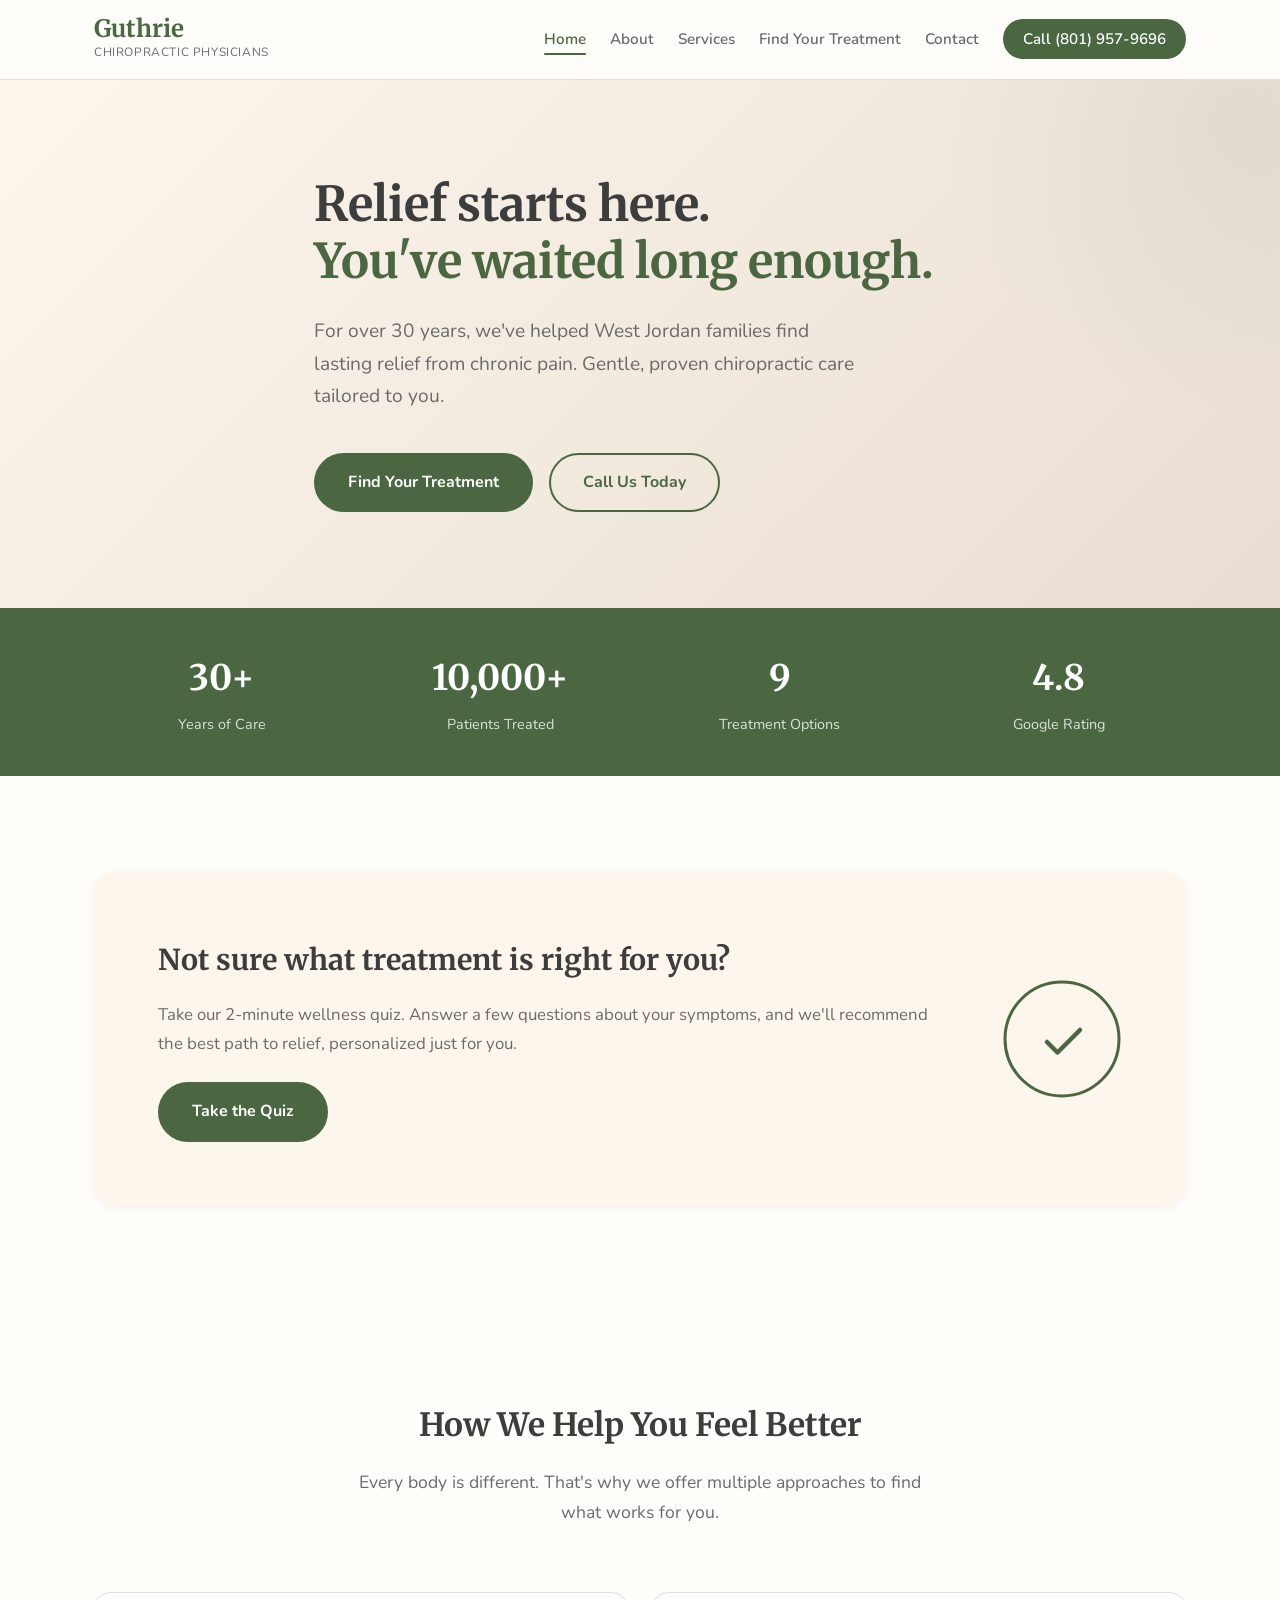
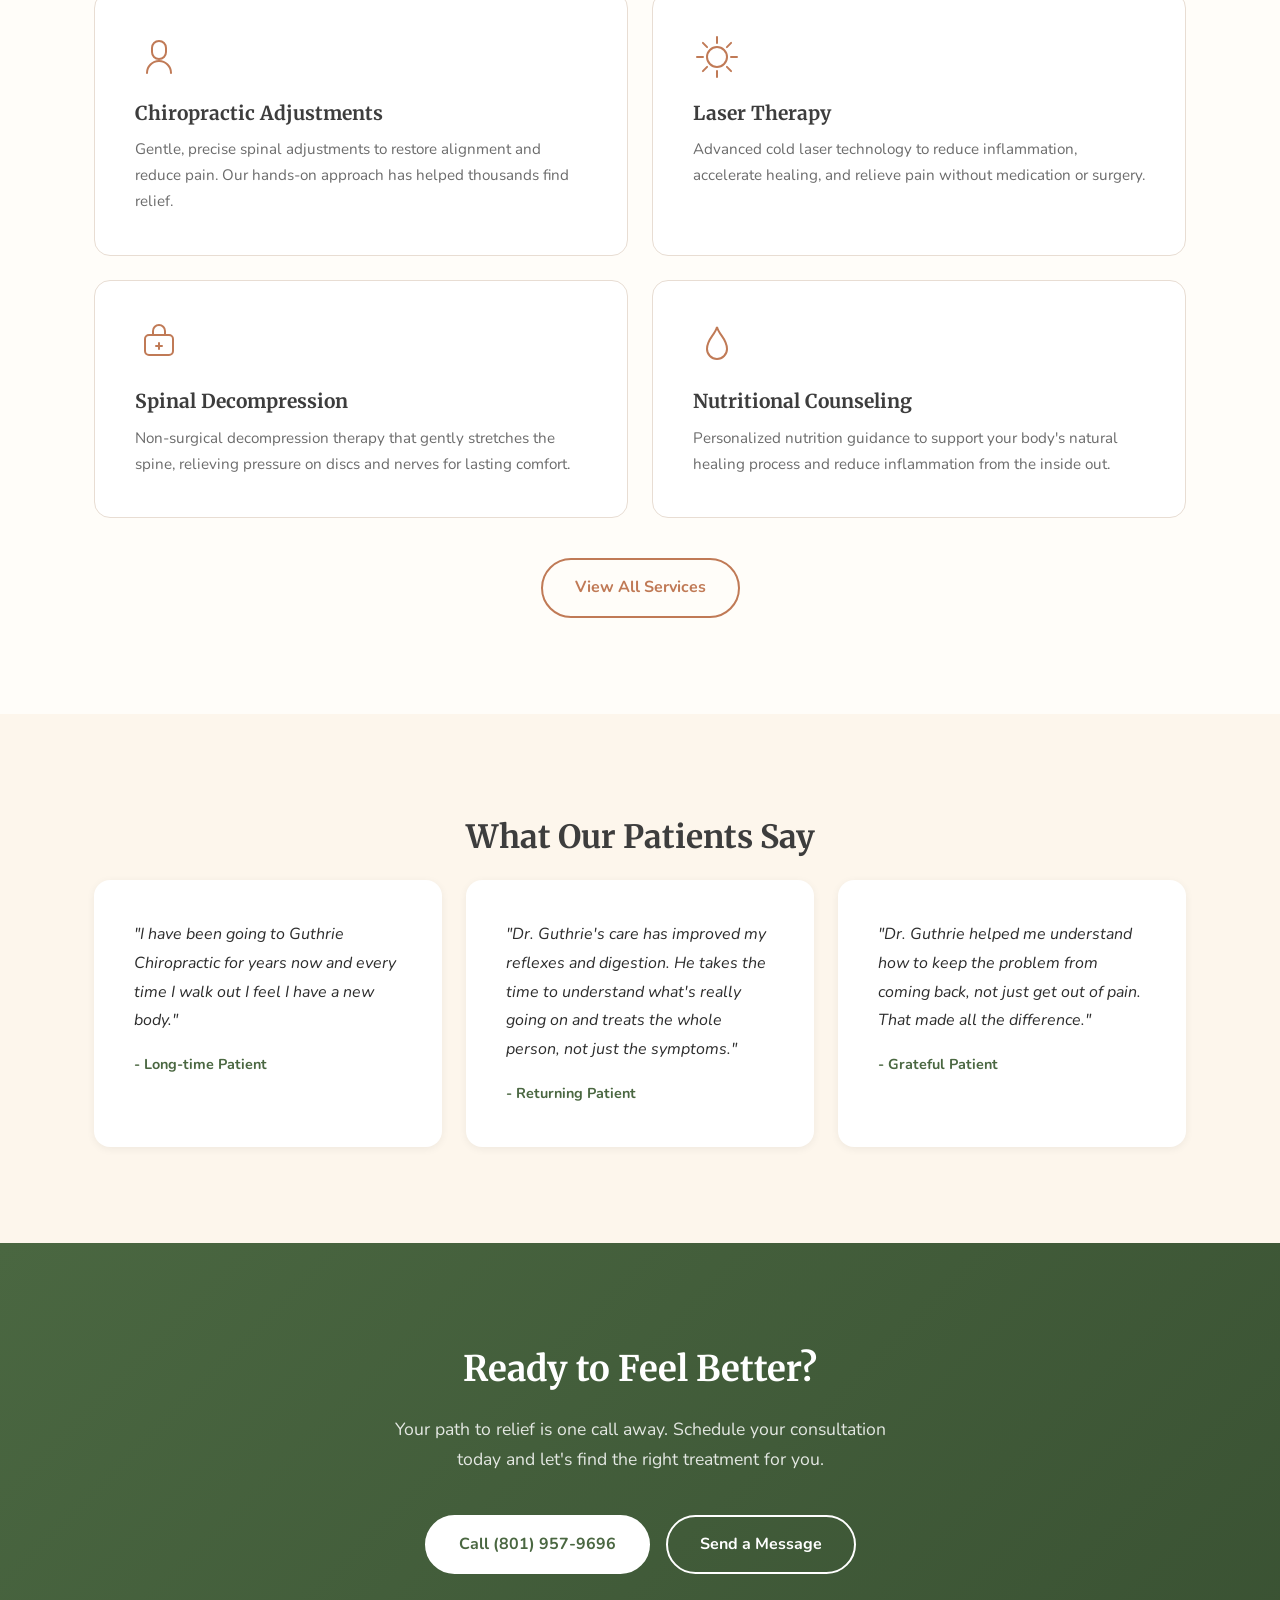
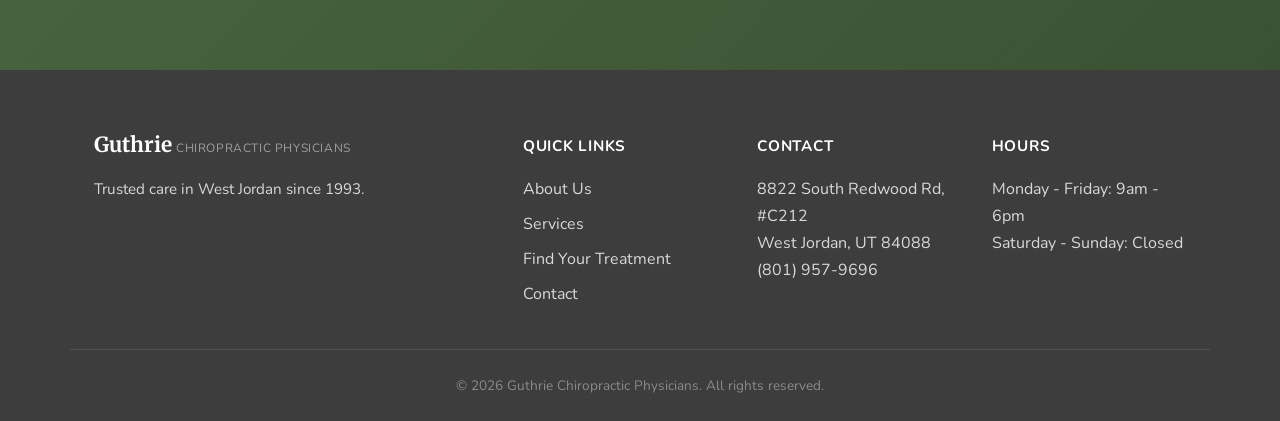
==== index.html @ 11f8cf44 "Initial site scaffold: homepage, about, services, contact, and patient quiz Full static site for Gut" ====
<!DOCTYPE html>
<html lang="en">
<head>
  <meta charset="UTF-8">
  <meta name="viewport" content="width=device-width, initial-scale=1.0">
  <title>Guthrie Chiropractic Physicians | Chiropractor in West Jordan, UT</title>
  <meta name="description" content="Trusted chiropractic care in West Jordan, Utah since 1993. Specializing in spinal adjustments, laser therapy, spinal decompression, and nutritional counseling. Find relief today.">
  <meta name="keywords" content="chiropractor west jordan utah, chiropractic care, back pain relief, spinal decompression, laser therapy, neck pain treatment, West Jordan chiropractor">
  <meta name="robots" content="index, follow">
  <link rel="canonical" href="https://memanzur.github.io/guthrie-chiropractic/">

  <!-- Open Graph -->
  <meta property="og:title" content="Guthrie Chiropractic Physicians | West Jordan, UT">
  <meta property="og:description" content="Trusted chiropractic care since 1993. Gentle, effective treatment for back pain, neck pain, and more.">
  <meta property="og:type" content="website">
  <meta property="og:url" content="https://memanzur.github.io/guthrie-chiropractic/">
  <meta property="og:locale" content="en_US">

  <!-- Local Business Schema -->
  <script type="application/ld+json">
  {
    "@context": "https://schema.org",
    "@type": "Chiropractor",
    "name": "Guthrie Chiropractic Physicians",
    "url": "https://memanzur.github.io/guthrie-chiropractic/",
    "telephone": "+18019579696",
    "address": {
      "@type": "PostalAddress",
      "streetAddress": "8822 South Redwood Rd #C212",
      "addressLocality": "West Jordan",
      "addressRegion": "UT",
      "postalCode": "84088",
      "addressCountry": "US"
    },
    "geo": {
      "@type": "GeoCoordinates",
      "latitude": 40.6024,
      "longitude": -111.9391
    },
    "openingHours": ["Mo-Fr 09:00-18:00"],
    "foundingDate": "1993",
    "description": "Trusted chiropractic care in West Jordan, Utah since 1993.",
    "priceRange": "$$",
    "areaServed": {
      "@type": "City",
      "name": "West Jordan"
    }
  }
  </script>

  <link rel="preconnect" href="https://fonts.googleapis.com">
  <link rel="preconnect" href="https://fonts.gstatic.com" crossorigin>
  <link href="https://fonts.googleapis.com/css2?family=Nunito:wght@400;600;700;800&family=Merriweather:wght@400;700&display=swap" rel="stylesheet">
  <link rel="stylesheet" href="styles.css">
</head>
<body>

  <!-- Navigation -->
  <header class="header">
    <nav class="nav container">
      <a href="index.html" class="nav-logo">
        <span class="logo-text">Guthrie</span>
        <span class="logo-sub">Chiropractic Physicians</span>
      </a>
      <button class="nav-toggle" aria-label="Toggle navigation" aria-expanded="false">
        <span></span><span></span><span></span>
      </button>
      <ul class="nav-links">
        <li><a href="index.html" class="active">Home</a></li>
        <li><a href="about.html">About</a></li>
        <li><a href="services.html">Services</a></li>
        <li><a href="quiz.html">Find Your Treatment</a></li>
        <li><a href="contact.html">Contact</a></li>
        <li><a href="tel:8019579696" class="nav-cta">Call (801) 957-9696</a></li>
      </ul>
    </nav>
  </header>

  <!-- Hero -->
  <section class="hero">
    <div class="container hero-content">
      <h1>Relief starts here.<br><span class="hero-accent">You've waited long enough.</span></h1>
      <p class="hero-sub">For over 30 years, we've helped West Jordan families find lasting relief from chronic pain. Gentle, proven chiropractic care tailored to you.</p>
      <div class="hero-actions">
        <a href="quiz.html" class="btn btn-primary">Find Your Treatment</a>
        <a href="tel:8019579696" class="btn btn-secondary">Call Us Today</a>
      </div>
    </div>
  </section>

  <!-- Trust Bar -->
  <section class="trust-bar">
    <div class="container trust-grid">
      <div class="trust-item">
        <span class="trust-number">30+</span>
        <span class="trust-label">Years of Care</span>
      </div>
      <div class="trust-item">
        <span class="trust-number">10,000+</span>
        <span class="trust-label">Patients Treated</span>
      </div>
      <div class="trust-item">
        <span class="trust-number">9</span>
        <span class="trust-label">Treatment Options</span>
      </div>
      <div class="trust-item">
        <span class="trust-number">4.8</span>
        <span class="trust-label">Google Rating</span>
      </div>
    </div>
  </section>

  <!-- Quiz Promo -->
  <section class="quiz-promo">
    <div class="container">
      <div class="quiz-promo-card">
        <div class="quiz-promo-text">
          <h2>Not sure what treatment is right for you?</h2>
          <p>Take our 2-minute wellness quiz. Answer a few questions about your symptoms, and we'll recommend the best path to relief, personalized just for you.</p>
          <a href="quiz.html" class="btn btn-primary">Take the Quiz</a>
        </div>
        <div class="quiz-promo-visual">
          <div class="quiz-icon">
            <svg viewBox="0 0 80 80" fill="none" xmlns="http://www.w3.org/2000/svg">
              <circle cx="40" cy="40" r="38" stroke="currentColor" stroke-width="2" fill="none"/>
              <path d="M30 42 L37 49 L52 34" stroke="currentColor" stroke-width="3" stroke-linecap="round" stroke-linejoin="round"/>
            </svg>
          </div>
        </div>
      </div>
    </div>
  </section>

  <!-- Services Preview -->
  <section class="services-preview" id="services">
    <div class="container">
      <h2 class="section-title">How We Help You Feel Better</h2>
      <p class="section-sub">Every body is different. That's why we offer multiple approaches to find what works for you.</p>
      <div class="services-grid">
        <div class="service-card">
          <div class="service-icon">
            <svg viewBox="0 0 48 48" fill="none"><path d="M24 8c-4 0-7 3-7 7v4c0 4 3 7 7 7s7-3 7-7v-4c0-4-3-7-7-7z" stroke="currentColor" stroke-width="2"/><path d="M12 40c0-6.6 5.4-12 12-12s12 5.4 12 12" stroke="currentColor" stroke-width="2" stroke-linecap="round"/></svg>
          </div>
          <h3>Chiropractic Adjustments</h3>
          <p>Gentle, precise spinal adjustments to restore alignment and reduce pain. Our hands-on approach has helped thousands find relief.</p>
        </div>
        <div class="service-card">
          <div class="service-icon">
            <svg viewBox="0 0 48 48" fill="none"><circle cx="24" cy="24" r="10" stroke="currentColor" stroke-width="2"/><path d="M24 4v6M24 38v6M4 24h6M38 24h6M9.9 9.9l4.2 4.2M33.9 33.9l4.2 4.2M9.9 38.1l4.2-4.2M33.9 14.1l4.2-4.2" stroke="currentColor" stroke-width="2" stroke-linecap="round"/></svg>
          </div>
          <h3>Laser Therapy</h3>
          <p>Advanced cold laser technology to reduce inflammation, accelerate healing, and relieve pain without medication or surgery.</p>
        </div>
        <div class="service-card">
          <div class="service-icon">
            <svg viewBox="0 0 48 48" fill="none"><rect x="10" y="14" width="28" height="20" rx="4" stroke="currentColor" stroke-width="2"/><path d="M18 14v-4a6 6 0 0 1 12 0v4" stroke="currentColor" stroke-width="2"/><path d="M24 22v6M21 25h6" stroke="currentColor" stroke-width="2" stroke-linecap="round"/></svg>
          </div>
          <h3>Spinal Decompression</h3>
          <p>Non-surgical decompression therapy that gently stretches the spine, relieving pressure on discs and nerves for lasting comfort.</p>
        </div>
        <div class="service-card">
          <div class="service-icon">
            <svg viewBox="0 0 48 48" fill="none"><path d="M24 6c-2 8-10 12-10 22a10 10 0 0 0 20 0c0-10-8-14-10-22z" stroke="currentColor" stroke-width="2" stroke-linecap="round"/></svg>
          </div>
          <h3>Nutritional Counseling</h3>
          <p>Personalized nutrition guidance to support your body's natural healing process and reduce inflammation from the inside out.</p>
        </div>
      </div>
      <div class="services-cta">
        <a href="services.html" class="btn btn-outline">View All Services</a>
      </div>
    </div>
  </section>

  <!-- Testimonials -->
  <section class="testimonials">
    <div class="container">
      <h2 class="section-title">What Our Patients Say</h2>
      <div class="testimonials-grid">
        <blockquote class="testimonial-card">
          <p>"I have been going to Guthrie Chiropractic for years now and every time I walk out I feel I have a new body."</p>
          <cite>- Long-time Patient</cite>
        </blockquote>
        <blockquote class="testimonial-card">
          <p>"Dr. Guthrie's care has improved my reflexes and digestion. He takes the time to understand what's really going on and treats the whole person, not just the symptoms."</p>
          <cite>- Returning Patient</cite>
        </blockquote>
        <blockquote class="testimonial-card">
          <p>"Dr. Guthrie helped me understand how to keep the problem from coming back, not just get out of pain. That made all the difference."</p>
          <cite>- Grateful Patient</cite>
        </blockquote>
      </div>
    </div>
  </section>

  <!-- CTA -->
  <section class="cta-section">
    <div class="container cta-content">
      <h2>Ready to Feel Better?</h2>
      <p>Your path to relief is one call away. Schedule your consultation today and let's find the right treatment for you.</p>
      <div class="cta-actions">
        <a href="tel:8019579696" class="btn btn-primary">Call (801) 957-9696</a>
        <a href="contact.html" class="btn btn-secondary">Send a Message</a>
      </div>
    </div>
  </section>

  <!-- Footer -->
  <footer class="footer">
    <div class="container footer-grid">
      <div class="footer-brand">
        <span class="logo-text">Guthrie</span>
        <span class="logo-sub">Chiropractic Physicians</span>
        <p class="footer-tagline">Trusted care in West Jordan since 1993.</p>
      </div>
      <div class="footer-links">
        <h4>Quick Links</h4>
        <ul>
          <li><a href="about.html">About Us</a></li>
          <li><a href="services.html">Services</a></li>
          <li><a href="quiz.html">Find Your Treatment</a></li>
          <li><a href="contact.html">Contact</a></li>
        </ul>
      </div>
      <div class="footer-contact">
        <h4>Contact</h4>
        <p>8822 South Redwood Rd, #C212<br>West Jordan, UT 84088</p>
        <p><a href="tel:8019579696">(801) 957-9696</a></p>
      </div>
      <div class="footer-hours">
        <h4>Hours</h4>
        <p>Monday - Friday: 9am - 6pm<br>Saturday - Sunday: Closed</p>
      </div>
    </div>
    <div class="footer-bottom container">
      <p>&copy; 2026 Guthrie Chiropractic Physicians. All rights reserved.</p>
    </div>
  </footer>

  <script src="main.js"></script>
</body>
</html>
---- styles.css ----
/* ===== DESIGN TOKENS ===== */
:root {
  /* Warm earth tones */
  --color-cream: #FDF6EC;
  --color-warm-white: #FFFDF9;
  --color-sand: #E8DDD3;
  --color-clay: #C4A882;
  --color-terracotta: #C07A56;
  --color-forest: #4A6741;
  --color-forest-dark: #3A5233;
  --color-slate: #3D3D3D;
  --color-text: #2C2C2C;
  --color-text-light: #6B6B6B;
  --color-white: #FFFFFF;

  /* Typography */
  --font-heading: 'Merriweather', Georgia, serif;
  --font-body: 'Nunito', -apple-system, sans-serif;

  /* Spacing */
  --space-xs: 0.5rem;
  --space-sm: 1rem;
  --space-md: 1.5rem;
  --space-lg: 2.5rem;
  --space-xl: 4rem;
  --space-2xl: 6rem;

  /* Borders */
  --radius-sm: 8px;
  --radius-md: 16px;
  --radius-lg: 24px;
  --radius-full: 9999px;

  /* Shadows */
  --shadow-sm: 0 2px 8px rgba(0,0,0,0.06);
  --shadow-md: 0 4px 20px rgba(0,0,0,0.08);
  --shadow-lg: 0 8px 40px rgba(0,0,0,0.1);
}

/* ===== RESET ===== */
*, *::before, *::after {
  margin: 0;
  padding: 0;
  box-sizing: border-box;
}

html {
  scroll-behavior: smooth;
}

body {
  font-family: var(--font-body);
  color: var(--color-text);
  background: var(--color-warm-white);
  line-height: 1.7;
  -webkit-font-smoothing: antialiased;
}

img {
  max-width: 100%;
  display: block;
}

a {
  color: inherit;
  text-decoration: none;
}

ul {
  list-style: none;
}

/* ===== UTILITIES ===== */
.container {
  max-width: 1140px;
  margin: 0 auto;
  padding: 0 var(--space-md);
}

.section-title {
  font-family: var(--font-heading);
  font-size: 2rem;
  font-weight: 700;
  text-align: center;
  margin-bottom: var(--space-sm);
  color: var(--color-slate);
}

.section-sub {
  text-align: center;
  color: var(--color-text-light);
  max-width: 600px;
  margin: 0 auto var(--space-xl);
  font-size: 1.1rem;
}

/* ===== BUTTONS ===== */
.btn {
  display: inline-block;
  padding: 14px 32px;
  border-radius: var(--radius-full);
  font-family: var(--font-body);
  font-weight: 700;
  font-size: 1rem;
  transition: all 0.25s ease;
  cursor: pointer;
  border: 2px solid transparent;
  text-align: center;
}

.btn-primary {
  background: var(--color-forest);
  color: var(--color-white);
  border-color: var(--color-forest);
}

.btn-primary:hover {
  background: var(--color-forest-dark);
  border-color: var(--color-forest-dark);
  transform: translateY(-2px);
  box-shadow: var(--shadow-md);
}

.btn-secondary {
  background: transparent;
  color: var(--color-forest);
  border-color: var(--color-forest);
}

.btn-secondary:hover {
  background: var(--color-forest);
  color: var(--color-white);
  transform: translateY(-2px);
}

.btn-outline {
  background: transparent;
  color: var(--color-terracotta);
  border-color: var(--color-terracotta);
}

.btn-outline:hover {
  background: var(--color-terracotta);
  color: var(--color-white);
  transform: translateY(-2px);
}

/* ===== HEADER ===== */
.header {
  position: sticky;
  top: 0;
  z-index: 100;
  background: var(--color-warm-white);
  border-bottom: 1px solid var(--color-sand);
  backdrop-filter: blur(10px);
}

.nav {
  display: flex;
  align-items: center;
  justify-content: space-between;
  padding: var(--space-sm) var(--space-md);
}

.nav-logo {
  display: flex;
  flex-direction: column;
}

.logo-text {
  font-family: var(--font-heading);
  font-size: 1.5rem;
  font-weight: 700;
  color: var(--color-forest);
  line-height: 1.1;
}

.logo-sub {
  font-size: 0.75rem;
  color: var(--color-text-light);
  letter-spacing: 0.05em;
  text-transform: uppercase;
}

.nav-links {
  display: flex;
  align-items: center;
  gap: var(--space-md);
}

.nav-links a {
  font-weight: 600;
  font-size: 0.95rem;
  color: var(--color-text-light);
  transition: color 0.2s ease;
  position: relative;
}

.nav-links a:hover,
.nav-links a.active {
  color: var(--color-forest);
}

.nav-links a.active::after {
  content: '';
  position: absolute;
  bottom: -6px;
  left: 0;
  right: 0;
  height: 2px;
  background: var(--color-forest);
  border-radius: 1px;
}

.nav-cta {
  background: var(--color-forest);
  color: var(--color-white) !important;
  padding: 10px 20px;
  border-radius: var(--radius-full);
  white-space: nowrap;
}

.nav-cta:hover {
  background: var(--color-forest-dark) !important;
  color: var(--color-white) !important;
}

.nav-toggle {
  display: none;
  flex-direction: column;
  gap: 5px;
  background: none;
  border: none;
  cursor: pointer;
  padding: 4px;
}

.nav-toggle span {
  display: block;
  width: 24px;
  height: 2px;
  background: var(--color-text);
  border-radius: 2px;
  transition: all 0.3s ease;
}

/* ===== HERO ===== */
.hero {
  background: linear-gradient(135deg, var(--color-cream) 0%, var(--color-sand) 100%);
  padding: var(--space-2xl) 0;
  position: relative;
  overflow: hidden;
}

.hero::before {
  content: '';
  position: absolute;
  top: -50%;
  right: -20%;
  width: 600px;
  height: 600px;
  background: radial-gradient(circle, rgba(74,103,65,0.08) 0%, transparent 70%);
  border-radius: 50%;
}

.hero-content {
  position: relative;
  max-width: 700px;
}

.hero h1 {
  font-family: var(--font-heading);
  font-size: 3rem;
  font-weight: 700;
  line-height: 1.2;
  color: var(--color-slate);
  margin-bottom: var(--space-md);
}

.hero-accent {
  color: var(--color-forest);
}

.hero-sub {
  font-size: 1.2rem;
  color: var(--color-text-light);
  margin-bottom: var(--space-lg);
  max-width: 550px;
}

.hero-actions {
  display: flex;
  gap: var(--space-sm);
  flex-wrap: wrap;
}

/* ===== TRUST BAR ===== */
.trust-bar {
  background: var(--color-forest);
  padding: var(--space-lg) 0;
}

.trust-grid {
  display: grid;
  grid-template-columns: repeat(4, 1fr);
  gap: var(--space-md);
  text-align: center;
}

.trust-item {
  display: flex;
  flex-direction: column;
  align-items: center;
}

.trust-number {
  font-family: var(--font-heading);
  font-size: 2.2rem;
  font-weight: 700;
  color: var(--color-white);
}

.trust-label {
  font-size: 0.9rem;
  color: rgba(255,255,255,0.8);
  margin-top: 4px;
}

/* ===== QUIZ PROMO ===== */
.quiz-promo {
  padding: var(--space-2xl) 0;
}

.quiz-promo-card {
  background: var(--color-cream);
  border-radius: var(--radius-lg);
  padding: var(--space-xl);
  display: flex;
  align-items: center;
  gap: var(--space-xl);
  box-shadow: var(--shadow-sm);
}

.quiz-promo-text h2 {
  font-family: var(--font-heading);
  font-size: 1.8rem;
  color: var(--color-slate);
  margin-bottom: var(--space-sm);
}

.quiz-promo-text p {
  color: var(--color-text-light);
  margin-bottom: var(--space-md);
  font-size: 1.05rem;
}

.quiz-promo-visual {
  flex-shrink: 0;
}

.quiz-icon {
  width: 120px;
  height: 120px;
  color: var(--color-forest);
}

/* ===== SERVICES PREVIEW ===== */
.services-preview {
  padding: var(--space-2xl) 0;
  background: var(--color-warm-white);
}

.services-grid {
  display: grid;
  grid-template-columns: repeat(2, 1fr);
  gap: var(--space-md);
  margin-bottom: var(--space-lg);
}

.service-card {
  background: var(--color-white);
  border: 1px solid var(--color-sand);
  border-radius: var(--radius-md);
  padding: var(--space-lg);
  transition: all 0.3s ease;
}

.service-card:hover {
  box-shadow: var(--shadow-md);
  transform: translateY(-4px);
  border-color: var(--color-clay);
}

.service-icon {
  width: 48px;
  height: 48px;
  color: var(--color-terracotta);
  margin-bottom: var(--space-sm);
}

.service-card h3 {
  font-family: var(--font-heading);
  font-size: 1.2rem;
  margin-bottom: var(--space-xs);
  color: var(--color-slate);
}

.service-card p {
  color: var(--color-text-light);
  font-size: 0.95rem;
}

.services-cta {
  text-align: center;
}

/* ===== TESTIMONIALS ===== */
.testimonials {
  padding: var(--space-2xl) 0;
  background: var(--color-cream);
}

.testimonials-grid {
  display: grid;
  grid-template-columns: repeat(3, 1fr);
  gap: var(--space-md);
}

.testimonial-card {
  background: var(--color-white);
  border-radius: var(--radius-md);
  padding: var(--space-lg);
  box-shadow: var(--shadow-sm);
  border: none;
}

.testimonial-card p {
  font-style: italic;
  color: var(--color-text);
  margin-bottom: var(--space-sm);
  line-height: 1.8;
}

.testimonial-card cite {
  font-style: normal;
  font-weight: 700;
  color: var(--color-forest);
  font-size: 0.9rem;
}

/* ===== CTA SECTION ===== */
.cta-section {
  background: linear-gradient(135deg, var(--color-forest) 0%, var(--color-forest-dark) 100%);
  padding: var(--space-2xl) 0;
  text-align: center;
}

.cta-content h2 {
  font-family: var(--font-heading);
  font-size: 2.2rem;
  color: var(--color-white);
  margin-bottom: var(--space-sm);
}

.cta-content p {
  color: rgba(255,255,255,0.85);
  font-size: 1.1rem;
  max-width: 500px;
  margin: 0 auto var(--space-lg);
}

.cta-actions {
  display: flex;
  gap: var(--space-sm);
  justify-content: center;
  flex-wrap: wrap;
}

.cta-section .btn-primary {
  background: var(--color-white);
  color: var(--color-forest);
  border-color: var(--color-white);
}

.cta-section .btn-primary:hover {
  background: var(--color-cream);
  border-color: var(--color-cream);
}

.cta-section .btn-secondary {
  color: var(--color-white);
  border-color: var(--color-white);
}

.cta-section .btn-secondary:hover {
  background: var(--color-white);
  color: var(--color-forest);
}

/* ===== FOOTER ===== */
.footer {
  background: var(--color-slate);
  color: rgba(255,255,255,0.8);
  padding: var(--space-xl) 0 var(--space-md);
}

.footer-grid {
  display: grid;
  grid-template-columns: 2fr 1fr 1fr 1fr;
  gap: var(--space-lg);
  margin-bottom: var(--space-lg);
}

.footer-brand .logo-text {
  font-size: 1.3rem;
  color: var(--color-white);
}

.footer-brand .logo-sub {
  color: rgba(255,255,255,0.5);
}

.footer-tagline {
  margin-top: var(--space-sm);
  font-size: 0.95rem;
}

.footer h4 {
  color: var(--color-white);
  font-size: 0.95rem;
  text-transform: uppercase;
  letter-spacing: 0.05em;
  margin-bottom: var(--space-sm);
}

.footer-links ul {
  display: flex;
  flex-direction: column;
  gap: var(--space-xs);
}

.footer-links a:hover {
  color: var(--color-white);
}

.footer-contact a:hover {
  color: var(--color-white);
}

.footer-bottom {
  border-top: 1px solid rgba(255,255,255,0.1);
  padding-top: var(--space-md);
  text-align: center;
  font-size: 0.85rem;
  color: rgba(255,255,255,0.4);
}

/* ===== PAGE HERO (inner pages) ===== */
.page-hero {
  background: linear-gradient(135deg, var(--color-cream) 0%, var(--color-sand) 100%);
  padding: var(--space-xl) 0;
  text-align: center;
}

.page-hero h1 {
  font-family: var(--font-heading);
  font-size: 2.5rem;
  color: var(--color-slate);
  margin-bottom: var(--space-xs);
}

.page-hero p {
  color: var(--color-text-light);
  font-size: 1.1rem;
  max-width: 550px;
  margin: 0 auto;
}

/* ===== ABOUT PAGE ===== */
.about-section {
  padding: var(--space-2xl) 0;
}

.about-grid {
  display: grid;
  grid-template-columns: 1fr 1fr;
  gap: var(--space-xl);
  align-items: center;
}

.about-text h2 {
  font-family: var(--font-heading);
  font-size: 1.8rem;
  color: var(--color-slate);
  margin-bottom: var(--space-sm);
}

.about-text p {
  color: var(--color-text-light);
  margin-bottom: var(--space-sm);
  font-size: 1.05rem;
}

.about-image-placeholder {
  background: var(--color-cream);
  border-radius: var(--radius-lg);
  aspect-ratio: 4/3;
  display: flex;
  align-items: center;
  justify-content: center;
  color: var(--color-clay);
  font-size: 1rem;
  border: 2px dashed var(--color-sand);
}

.values-grid {
  display: grid;
  grid-template-columns: repeat(3, 1fr);
  gap: var(--space-md);
  margin-top: var(--space-xl);
}

.value-card {
  text-align: center;
  padding: var(--space-lg);
}

.value-card h3 {
  font-family: var(--font-heading);
  font-size: 1.1rem;
  color: var(--color-slate);
  margin-bottom: var(--space-xs);
}

.value-card p {
  color: var(--color-text-light);
  font-size: 0.95rem;
}

/* ===== SERVICES PAGE ===== */
.services-full {
  padding: var(--space-2xl) 0;
}

.service-detail {
  display: grid;
  grid-template-columns: 1fr 1fr;
  gap: var(--space-xl);
  align-items: center;
  padding: var(--space-xl) 0;
  border-bottom: 1px solid var(--color-sand);
}

.service-detail:last-child {
  border-bottom: none;
}

.service-detail:nth-child(even) {
  direction: rtl;
}

.service-detail:nth-child(even) > * {
  direction: ltr;
}

.service-detail-text h2 {
  font-family: var(--font-heading);
  font-size: 1.6rem;
  color: var(--color-slate);
  margin-bottom: var(--space-sm);
}

.service-detail-text p {
  color: var(--color-text-light);
  margin-bottom: var(--space-sm);
  font-size: 1.05rem;
}

.service-detail-text ul {
  list-style: disc;
  padding-left: var(--space-md);
  color: var(--color-text-light);
  margin-bottom: var(--space-md);
}

.service-detail-text li {
  margin-bottom: var(--space-xs);
}

.service-image-placeholder {
  background: var(--color-cream);
  border-radius: var(--radius-lg);
  aspect-ratio: 4/3;
  display: flex;
  align-items: center;
  justify-content: center;
  color: var(--color-clay);
  font-size: 1rem;
  border: 2px dashed var(--color-sand);
}

/* ===== CONTACT PAGE ===== */
.contact-section {
  padding: var(--space-2xl) 0;
}

.contact-grid {
  display: grid;
  grid-template-columns: 1fr 1fr;
  gap: var(--space-xl);
}

.contact-info h2 {
  font-family: var(--font-heading);
  font-size: 1.6rem;
  color: var(--color-slate);
  margin-bottom: var(--space-md);
}

.contact-detail {
  margin-bottom: var(--space-md);
}

.contact-detail h3 {
  font-weight: 700;
  font-size: 0.9rem;
  text-transform: uppercase;
  letter-spacing: 0.05em;
  color: var(--color-forest);
  margin-bottom: 4px;
}

.contact-detail p,
.contact-detail a {
  color: var(--color-text-light);
  font-size: 1.05rem;
}

.contact-detail a:hover {
  color: var(--color-forest);
}

.contact-form h2 {
  font-family: var(--font-heading);
  font-size: 1.6rem;
  color: var(--color-slate);
  margin-bottom: var(--space-md);
}

.form-group {
  margin-bottom: var(--space-sm);
}

.form-group label {
  display: block;
  font-weight: 600;
  font-size: 0.9rem;
  color: var(--color-text);
  margin-bottom: 4px;
}

.form-group input,
.form-group textarea,
.form-group select {
  width: 100%;
  padding: 12px 16px;
  border: 1px solid var(--color-sand);
  border-radius: var(--radius-sm);
  font-family: var(--font-body);
  font-size: 1rem;
  background: var(--color-white);
  transition: border-color 0.2s ease;
  color: var(--color-text);
}

.form-group input:focus,
.form-group textarea:focus,
.form-group select:focus {
  outline: none;
  border-color: var(--color-forest);
  box-shadow: 0 0 0 3px rgba(74,103,65,0.1);
}

.form-group textarea {
  resize: vertical;
  min-height: 120px;
}

/* ===== QUIZ PAGE ===== */
.quiz-section {
  padding: var(--space-2xl) 0;
  min-height: 60vh;
}

.quiz-container {
  max-width: 700px;
  margin: 0 auto;
}

.quiz-progress {
  display: flex;
  gap: 6px;
  margin-bottom: var(--space-lg);
}

.quiz-progress-step {
  flex: 1;
  height: 6px;
  border-radius: 3px;
  background: var(--color-sand);
  transition: background 0.3s ease;
}

.quiz-progress-step.active {
  background: var(--color-forest);
}

.quiz-progress-step.completed {
  background: var(--color-forest);
}

.quiz-question {
  display: none;
}

.quiz-question.active {
  display: block;
  animation: fadeIn 0.4s ease;
}

@keyframes fadeIn {
  from { opacity: 0; transform: translateY(10px); }
  to { opacity: 1; transform: translateY(0); }
}

.quiz-question h2 {
  font-family: var(--font-heading);
  font-size: 1.6rem;
  color: var(--color-slate);
  margin-bottom: var(--space-xs);
}

.quiz-question p {
  color: var(--color-text-light);
  margin-bottom: var(--space-md);
}

.quiz-options {
  display: flex;
  flex-direction: column;
  gap: var(--space-sm);
}

.quiz-option {
  display: block;
  padding: var(--space-md);
  background: var(--color-white);
  border: 2px solid var(--color-sand);
  border-radius: var(--radius-md);
  cursor: pointer;
  transition: all 0.2s ease;
  font-size: 1rem;
  text-align: left;
}

.quiz-option:hover {
  border-color: var(--color-forest);
  background: var(--color-cream);
}

.quiz-option.selected {
  border-color: var(--color-forest);
  background: rgba(74,103,65,0.08);
}

.quiz-option input {
  display: none;
}

.quiz-nav {
  display: flex;
  justify-content: space-between;
  margin-top: var(--space-lg);
}

/* Quiz Results */
.quiz-results {
  display: none;
}

.quiz-results.active {
  display: block;
  animation: fadeIn 0.4s ease;
}

.result-card {
  background: var(--color-cream);
  border-radius: var(--radius-lg);
  padding: var(--space-xl);
  margin-bottom: var(--space-md);
}

.result-card h2 {
  font-family: var(--font-heading);
  font-size: 1.8rem;
  color: var(--color-forest);
  margin-bottom: var(--space-sm);
}

.result-card h3 {
  font-family: var(--font-heading);
  font-size: 1.2rem;
  color: var(--color-slate);
  margin-bottom: var(--space-xs);
}

.result-card p {
  color: var(--color-text-light);
  margin-bottom: var(--space-sm);
  font-size: 1.05rem;
}

.result-recommendation {
  background: var(--color-white);
  border-radius: var(--radius-md);
  padding: var(--space-lg);
  border-left: 4px solid var(--color-forest);
  margin: var(--space-md) 0;
}

.result-recommendation h3 {
  color: var(--color-forest);
}

.email-capture {
  background: var(--color-white);
  border-radius: var(--radius-md);
  padding: var(--space-lg);
  text-align: center;
  margin-bottom: var(--space-md);
}

.email-capture h3 {
  font-family: var(--font-heading);
  color: var(--color-slate);
  margin-bottom: var(--space-xs);
}

.email-capture p {
  color: var(--color-text-light);
  margin-bottom: var(--space-md);
}

.email-form {
  display: flex;
  gap: var(--space-xs);
  max-width: 450px;
  margin: 0 auto;
}

.email-form input {
  flex: 1;
  padding: 12px 16px;
  border: 1px solid var(--color-sand);
  border-radius: var(--radius-sm);
  font-family: var(--font-body);
  font-size: 1rem;
}

.email-form input:focus {
  outline: none;
  border-color: var(--color-forest);
}

.result-cta {
  text-align: center;
  padding: var(--space-lg) 0;
}

.result-cta h3 {
  font-family: var(--font-heading);
  font-size: 1.4rem;
  color: var(--color-slate);
  margin-bottom: var(--space-xs);
}

.result-cta p {
  color: var(--color-text-light);
  margin-bottom: var(--space-md);
}

/* ===== MAP ===== */
.map-container {
  margin-top: var(--space-xl);
  border-radius: var(--radius-lg);
  overflow: hidden;
  box-shadow: var(--shadow-md);
}

.map-container iframe {
  width: 100%;
  height: 350px;
  border: none;
}

/* ===== RESPONSIVE ===== */
@media (max-width: 900px) {
  .hero h1 {
    font-size: 2.2rem;
  }

  .trust-grid {
    grid-template-columns: repeat(2, 1fr);
    gap: var(--space-sm);
  }

  .services-grid {
    grid-template-columns: 1fr;
  }

  .testimonials-grid {
    grid-template-columns: 1fr;
  }

  .footer-grid {
    grid-template-columns: 1fr 1fr;
    gap: var(--space-md);
  }

  .about-grid,
  .service-detail,
  .contact-grid {
    grid-template-columns: 1fr;
  }

  .service-detail:nth-child(even) {
    direction: ltr;
  }

  .quiz-promo-card {
    flex-direction: column;
    text-align: center;
  }

  .values-grid {
    grid-template-columns: 1fr;
  }
}

@media (max-width: 768px) {
  .nav-toggle {
    display: flex;
  }

  .nav-links {
    display: none;
    flex-direction: column;
    position: absolute;
    top: 100%;
    left: 0;
    right: 0;
    background: var(--color-warm-white);
    border-bottom: 1px solid var(--color-sand);
    padding: var(--space-md);
    gap: var(--space-sm);
    box-shadow: var(--shadow-md);
  }

  .nav-links.open {
    display: flex;
  }

  .nav-links a.active::after {
    display: none;
  }

  .hero {
    padding: var(--space-xl) 0;
  }

  .hero h1 {
    font-size: 1.8rem;
  }

  .section-title {
    font-size: 1.6rem;
  }

  .footer-grid {
    grid-template-columns: 1fr;
  }

  .email-form {
    flex-direction: column;
  }
}
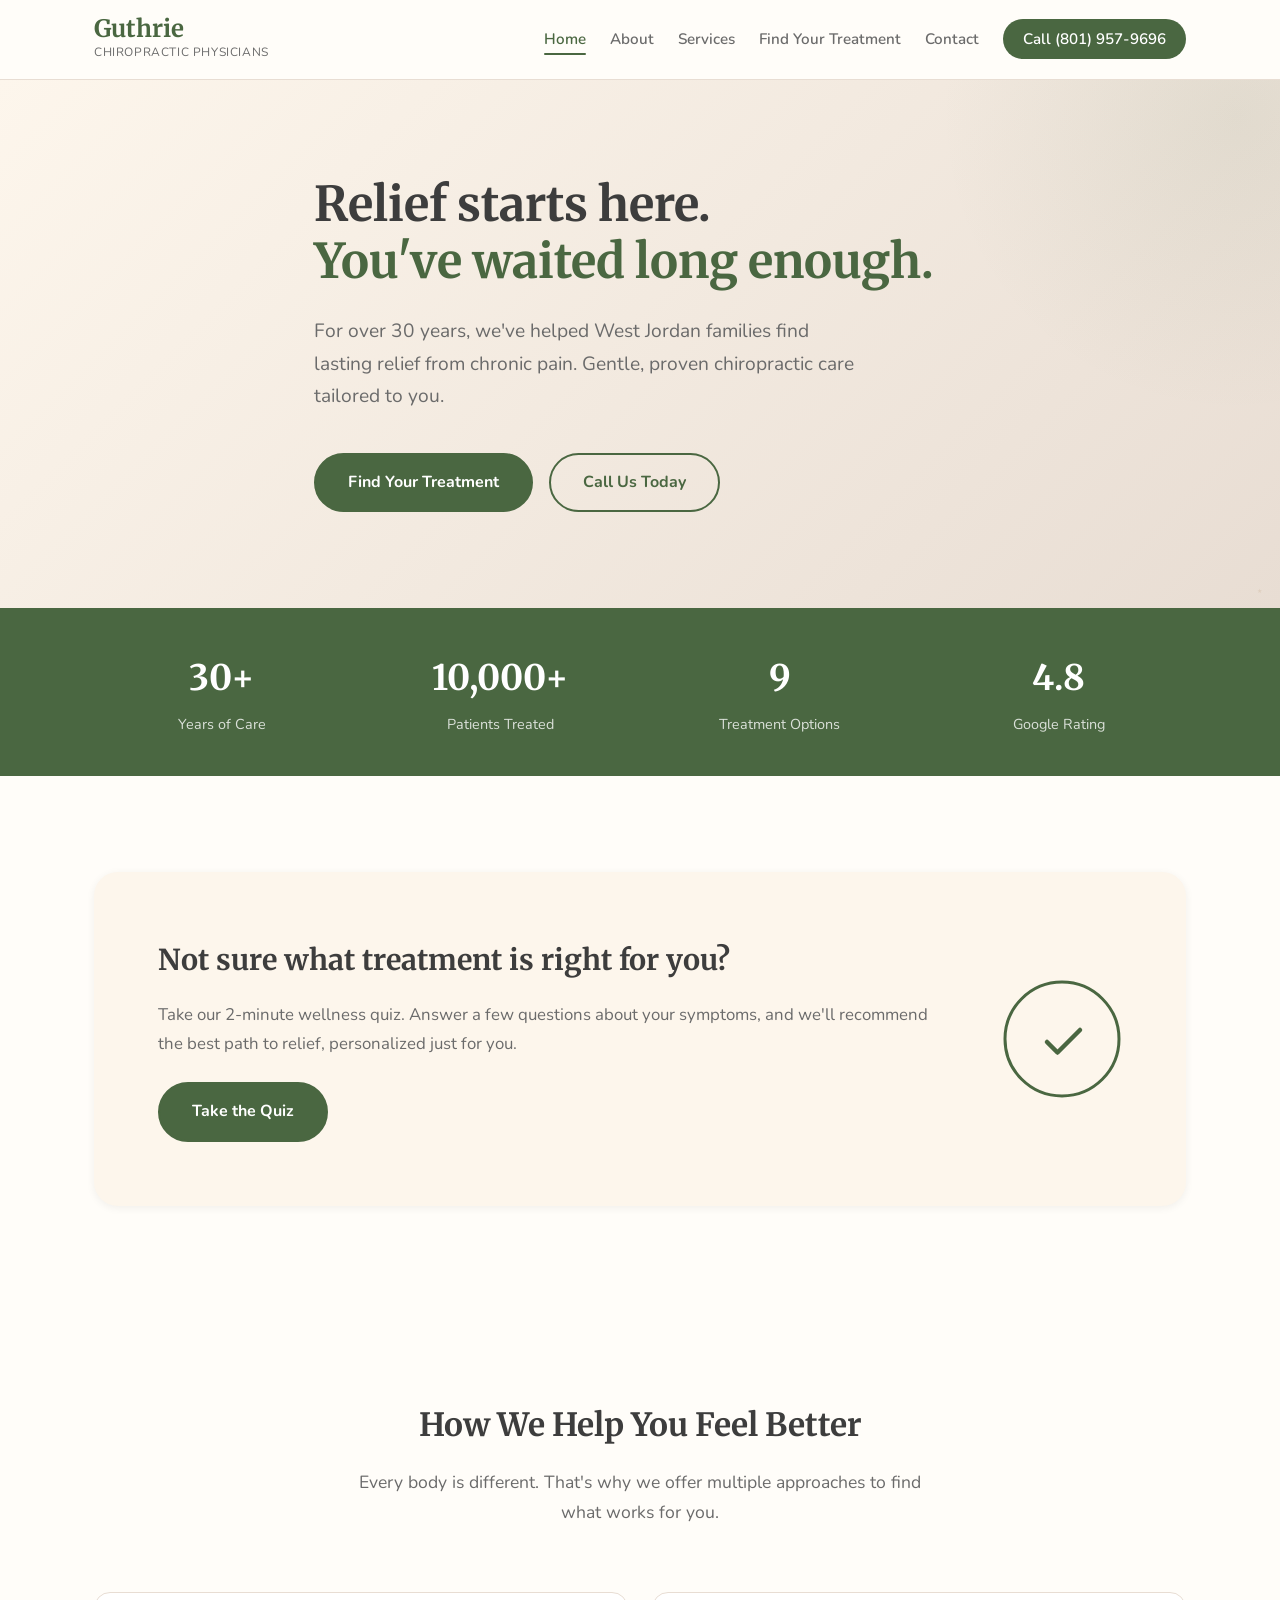
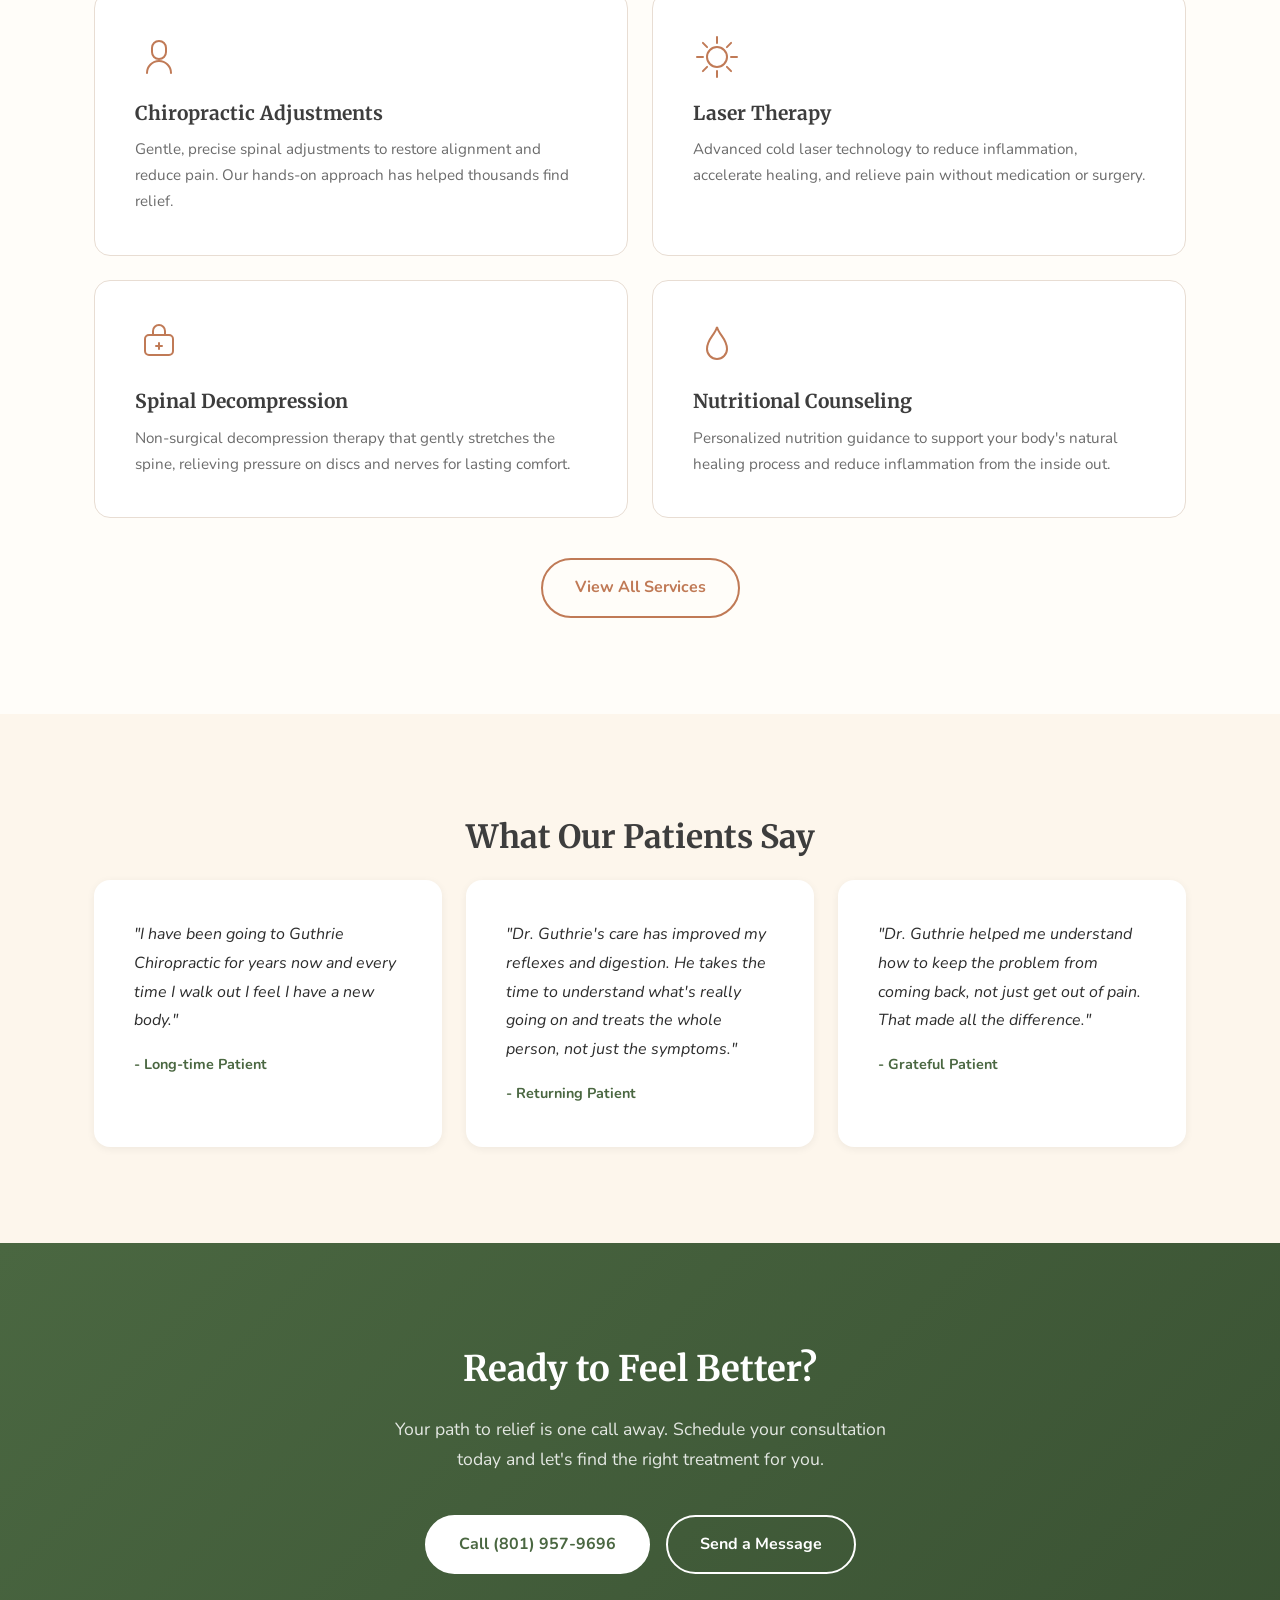
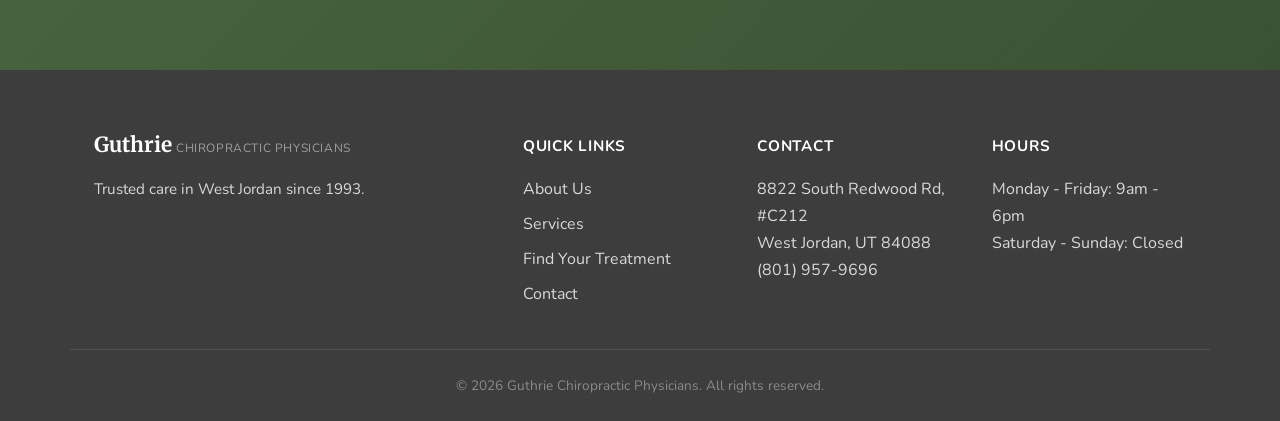
==== commit fde83a67: "fix(qa): map embed, sticky nav overlap, SEO schema, hidden star signature - Fix Google Maps embed to" ====
--- a/index.html
+++ b/index.html
@@ -37,14 +37,82 @@
       "latitude": 40.6024,
       "longitude": -111.9391
     },
-    "openingHours": ["Mo-Fr 09:00-18:00"],
+    "openingHoursSpecification": [
+      {
+        "@type": "OpeningHoursSpecification",
+        "dayOfWeek": ["Monday","Tuesday","Wednesday","Thursday","Friday"],
+        "opens": "09:00",
+        "closes": "18:00"
+      }
+    ],
     "foundingDate": "1993",
-    "description": "Trusted chiropractic care in West Jordan, Utah since 1993.",
+    "description": "Trusted chiropractic care in West Jordan, Utah since 1993. Dr. Dan Guthrie specializes in spinal adjustments, laser therapy, spinal decompression, Pro Adjuster, nutritional counseling, and immune system support.",
     "priceRange": "$$",
-    "areaServed": {
-      "@type": "City",
-      "name": "West Jordan"
-    }
+    "areaServed": [
+      {"@type": "City", "name": "West Jordan"},
+      {"@type": "City", "name": "South Jordan"},
+      {"@type": "City", "name": "Taylorsville"},
+      {"@type": "City", "name": "Herriman"},
+      {"@type": "City", "name": "Riverton"}
+    ],
+    "hasMap": "https://www.google.com/maps?q=Guthrie+Chiropractic+Physicians+8822+S+Redwood+Rd+West+Jordan+UT+84088",
+    "sameAs": [],
+    "founder": {
+      "@type": "Person",
+      "name": "Dr. Dan Guthrie",
+      "jobTitle": "Doctor of Chiropractic",
+      "alumniOf": "Western States Chiropractic College"
+    },
+    "makesOffer": [
+      {"@type": "Offer", "itemOffered": {"@type": "MedicalProcedure", "name": "Chiropractic Adjustments", "description": "Traditional hands-on spinal adjustments for pain relief and alignment"}},
+      {"@type": "Offer", "itemOffered": {"@type": "MedicalProcedure", "name": "Laser Therapy", "description": "Cold laser technology to reduce inflammation and accelerate tissue healing"}},
+      {"@type": "Offer", "itemOffered": {"@type": "MedicalProcedure", "name": "Spinal Decompression", "description": "Non-surgical decompression therapy for herniated discs and sciatica"}},
+      {"@type": "Offer", "itemOffered": {"@type": "MedicalProcedure", "name": "Pro Adjuster", "description": "Computer-assisted spinal scanning and gentle instrument-based corrections"}},
+      {"@type": "Offer", "itemOffered": {"@type": "MedicalProcedure", "name": "Nutritional Counseling", "description": "Personalized nutrition guidance for inflammation reduction and wellness"}},
+      {"@type": "Offer", "itemOffered": {"@type": "MedicalProcedure", "name": "Immune System Support", "description": "GAP protocol for digestive health and immune function"}}
+    ]
+  }
+  </script>
+
+  <!-- FAQ Schema -->
+  <script type="application/ld+json">
+  {
+    "@context": "https://schema.org",
+    "@type": "FAQPage",
+    "mainEntity": [
+      {
+        "@type": "Question",
+        "name": "What services does Guthrie Chiropractic offer?",
+        "acceptedAnswer": {
+          "@type": "Answer",
+          "text": "We offer chiropractic adjustments, Pro Adjuster (computer-assisted), laser therapy, spinal decompression, flexion/extension therapy, drop table technique, electric stimulation, nutritional counseling, and immune system support."
+        }
+      },
+      {
+        "@type": "Question",
+        "name": "How long has Guthrie Chiropractic been in West Jordan?",
+        "acceptedAnswer": {
+          "@type": "Answer",
+          "text": "Dr. Dan Guthrie has been providing chiropractic care in Utah since 1993, with over 30 years of clinical experience helping patients find lasting relief from pain."
+        }
+      },
+      {
+        "@type": "Question",
+        "name": "Do I need a referral to see a chiropractor at Guthrie Chiropractic?",
+        "acceptedAnswer": {
+          "@type": "Answer",
+          "text": "No referral is needed. We welcome new patients and you can schedule your first consultation by calling (801) 957-9696."
+        }
+      },
+      {
+        "@type": "Question",
+        "name": "Where is Guthrie Chiropractic located?",
+        "acceptedAnswer": {
+          "@type": "Answer",
+          "text": "We are located at 8822 South Redwood Rd, Suite C212, West Jordan, UT 84088. We serve patients from West Jordan, South Jordan, Taylorsville, Herriman, and Riverton."
+        }
+      }
+    ]
   }
   </script>
 
--- a/styles.css
+++ b/styles.css
@@ -497,6 +497,18 @@
   color: var(--color-forest);
 }
 
+/* ===== SIGNATURE ===== */
+.hero::after {
+  content: '\2605';
+  position: absolute;
+  bottom: 12px;
+  right: 18px;
+  font-size: 6px;
+  color: rgba(196,168,130,0.25);
+  pointer-events: none;
+  user-select: none;
+}
+
 /* ===== FOOTER ===== */
 .footer {
   background: var(--color-slate);
@@ -826,6 +838,7 @@
 .quiz-question.active {
   display: block;
   animation: fadeIn 0.4s ease;
+  scroll-margin-top: 80px;
 }
 
 @keyframes fadeIn {
@@ -891,6 +904,7 @@
 .quiz-results.active {
   display: block;
   animation: fadeIn 0.4s ease;
+  scroll-margin-top: 80px;
 }
 
 .result-card {
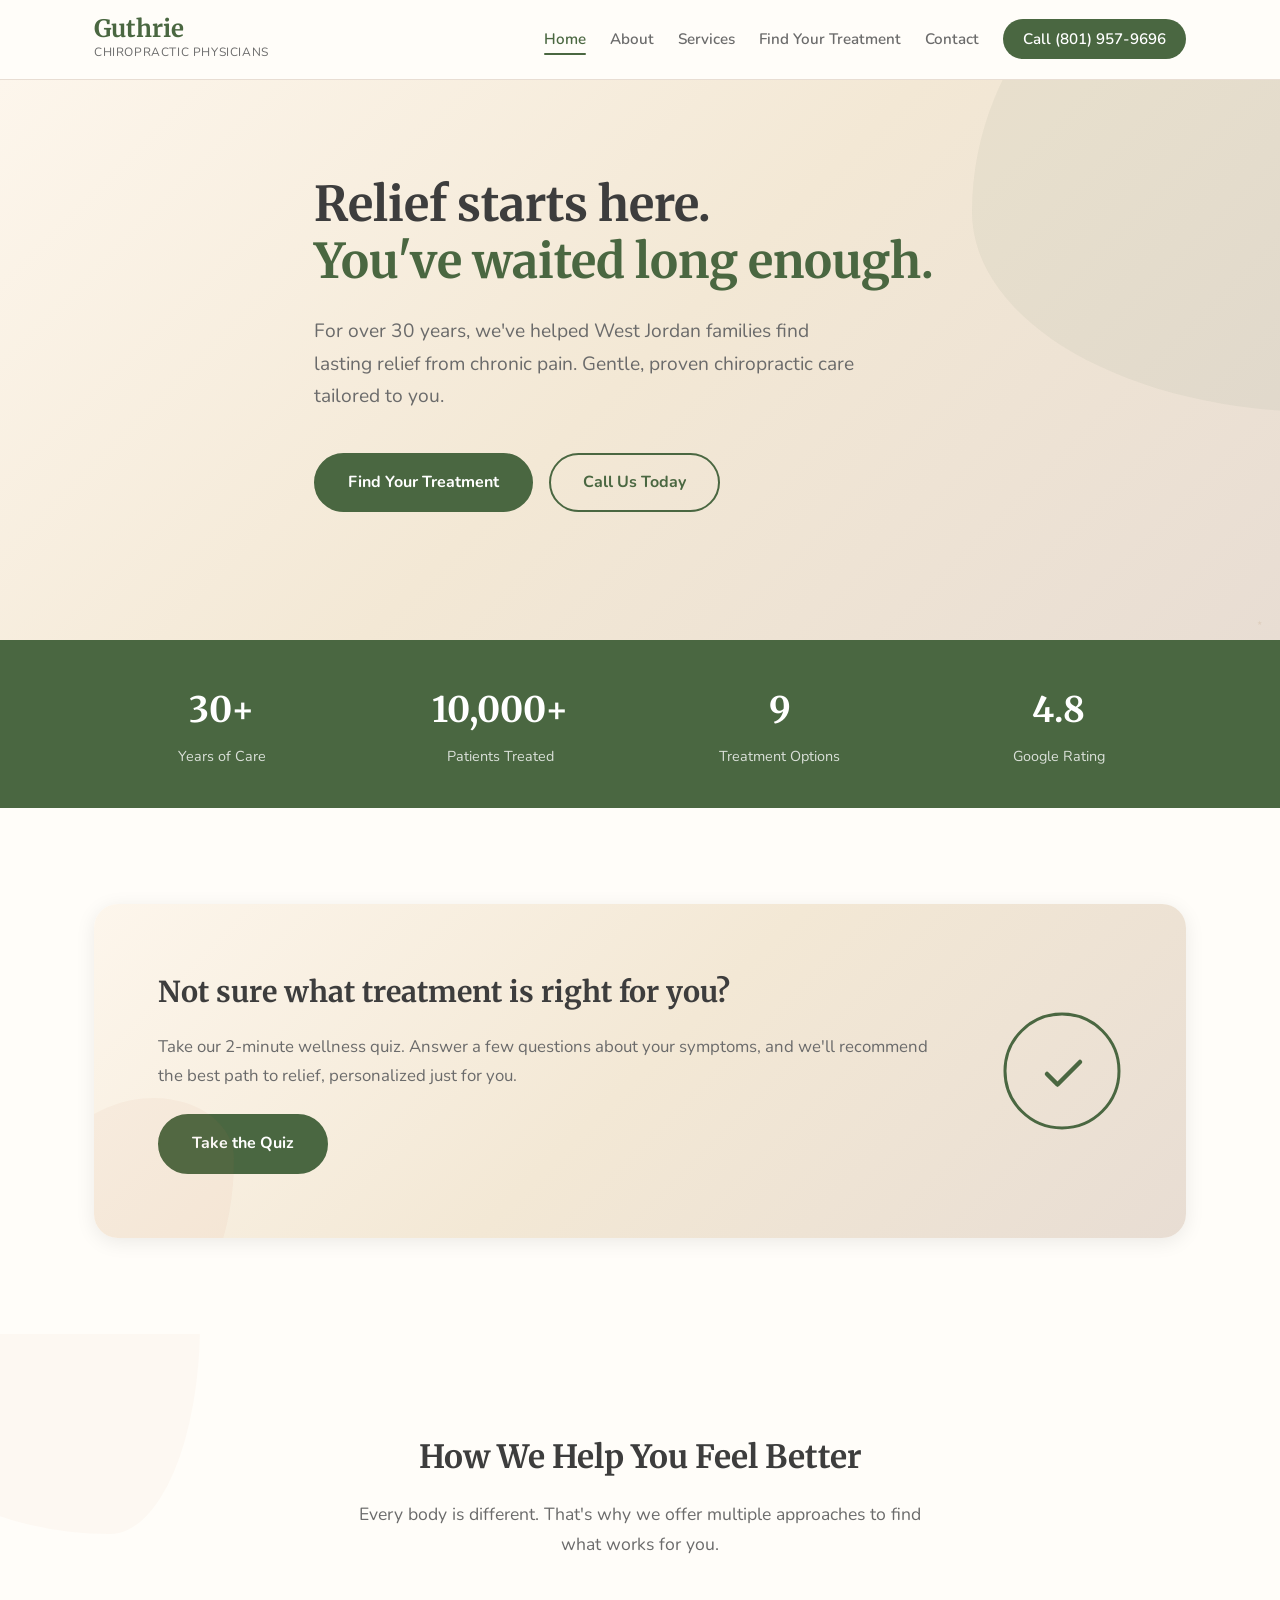
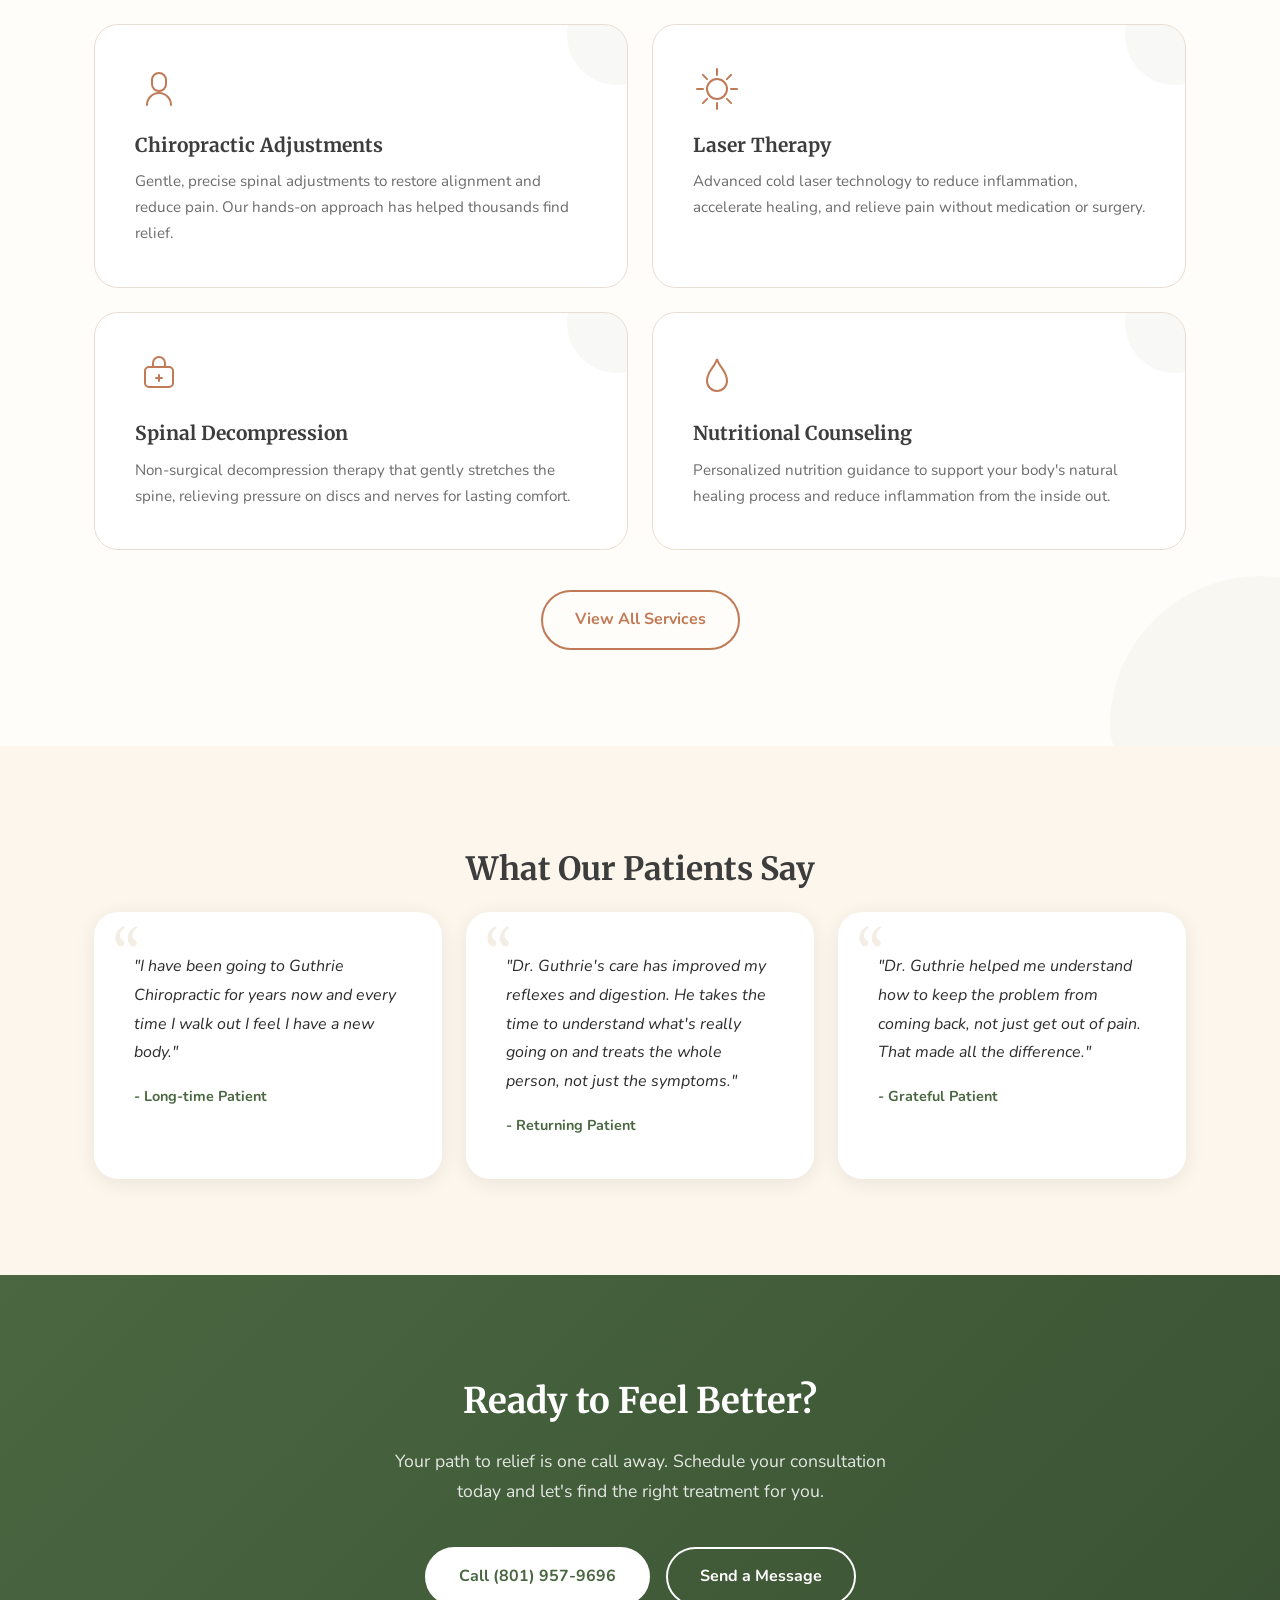
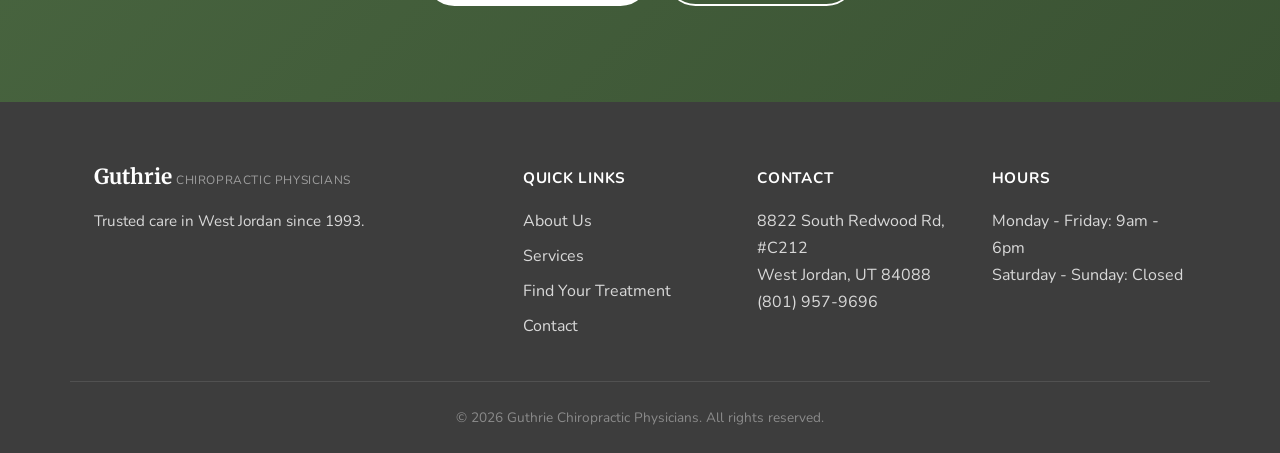
==== commit 163bf69a: "feat: visual overhaul - real photos, whimsical animations, organic shapes - Added all 9 service phot" ====
--- a/index.html
+++ b/index.html
@@ -200,7 +200,9 @@
   </section>
 
   <!-- Services Preview -->
-  <section class="services-preview" id="services">
+  <section class="services-preview" id="services" style="position:relative; overflow:hidden;">
+    <div class="blob-decoration" style="width:300px;height:300px;background:rgba(192,122,86,0.04);top:-100px;left:-100px;"></div>
+    <div class="blob-decoration" style="width:250px;height:250px;background:rgba(74,103,65,0.04);bottom:-80px;right:-80px;animation-delay:-5s;"></div>
     <div class="container">
       <h2 class="section-title">How We Help You Feel Better</h2>
       <p class="section-sub">Every body is different. That's why we offer multiple approaches to find what works for you.</p>
--- a/styles.css
+++ b/styles.css
@@ -35,6 +35,10 @@
   --shadow-sm: 0 2px 8px rgba(0,0,0,0.06);
   --shadow-md: 0 4px 20px rgba(0,0,0,0.08);
   --shadow-lg: 0 8px 40px rgba(0,0,0,0.1);
+
+  /* Whimsy */
+  --gradient-warm: linear-gradient(135deg, #FDF6EC 0%, #f3e8d5 50%, #e8ddd3 100%);
+  --gradient-glow: radial-gradient(circle, rgba(74,103,65,0.06) 0%, transparent 70%);
 }
 
 /* ===== RESET ===== */
@@ -244,10 +248,41 @@
   transition: all 0.3s ease;
 }
 
+/* ===== WHIMSY DECORATIONS ===== */
+@keyframes float {
+  0%, 100% { transform: translateY(0) rotate(0deg); }
+  50% { transform: translateY(-12px) rotate(2deg); }
+}
+
+@keyframes floatSlow {
+  0%, 100% { transform: translateY(0) scale(1); }
+  50% { transform: translateY(-8px) scale(1.03); }
+}
+
+@keyframes pulse-glow {
+  0%, 100% { opacity: 0.4; transform: scale(1); }
+  50% { opacity: 0.7; transform: scale(1.05); }
+}
+
+@keyframes blob-morph {
+  0%, 100% { border-radius: 60% 40% 30% 70% / 60% 30% 70% 40%; }
+  25% { border-radius: 30% 60% 70% 40% / 50% 60% 30% 60%; }
+  50% { border-radius: 50% 60% 30% 60% / 30% 60% 70% 40%; }
+  75% { border-radius: 60% 30% 60% 40% / 70% 40% 50% 60%; }
+}
+
+.blob-decoration {
+  position: absolute;
+  border-radius: 60% 40% 30% 70% / 60% 30% 70% 40%;
+  animation: blob-morph 12s ease-in-out infinite;
+  pointer-events: none;
+  z-index: 0;
+}
+
 /* ===== HERO ===== */
 .hero {
-  background: linear-gradient(135deg, var(--color-cream) 0%, var(--color-sand) 100%);
-  padding: var(--space-2xl) 0;
+  background: var(--gradient-warm);
+  padding: var(--space-2xl) 0 calc(var(--space-2xl) + 2rem);
   position: relative;
   overflow: hidden;
 }
@@ -255,12 +290,13 @@
 .hero::before {
   content: '';
   position: absolute;
-  top: -50%;
-  right: -20%;
-  width: 600px;
-  height: 600px;
-  background: radial-gradient(circle, rgba(74,103,65,0.08) 0%, transparent 70%);
-  border-radius: 50%;
+  top: -30%;
+  right: -15%;
+  width: 500px;
+  height: 500px;
+  background: rgba(74,103,65,0.06);
+  border-radius: 60% 40% 30% 70% / 60% 30% 70% 40%;
+  animation: blob-morph 15s ease-in-out infinite, floatSlow 8s ease-in-out infinite;
 }
 
 .hero-content {
@@ -332,13 +368,27 @@
 }
 
 .quiz-promo-card {
-  background: var(--color-cream);
+  background: var(--gradient-warm);
   border-radius: var(--radius-lg);
   padding: var(--space-xl);
   display: flex;
   align-items: center;
   gap: var(--space-xl);
-  box-shadow: var(--shadow-sm);
+  box-shadow: var(--shadow-md);
+  position: relative;
+  overflow: hidden;
+}
+
+.quiz-promo-card::before {
+  content: '';
+  position: absolute;
+  bottom: -60px;
+  left: -60px;
+  width: 200px;
+  height: 200px;
+  background: rgba(192,122,86,0.06);
+  border-radius: 60% 40% 30% 70% / 60% 30% 70% 40%;
+  animation: blob-morph 10s ease-in-out infinite;
 }
 
 .quiz-promo-text h2 {
@@ -362,6 +412,7 @@
   width: 120px;
   height: 120px;
   color: var(--color-forest);
+  animation: float 4s ease-in-out infinite;
 }
 
 /* ===== SERVICES PREVIEW ===== */
@@ -380,15 +431,37 @@
 .service-card {
   background: var(--color-white);
   border: 1px solid var(--color-sand);
-  border-radius: var(--radius-md);
+  border-radius: var(--radius-lg);
   padding: var(--space-lg);
-  transition: all 0.3s ease;
+  transition: all 0.4s cubic-bezier(0.25, 0.46, 0.45, 0.94);
+  position: relative;
+  overflow: hidden;
+}
+
+.service-card::before {
+  content: '';
+  position: absolute;
+  top: -40px;
+  right: -40px;
+  width: 100px;
+  height: 100px;
+  background: rgba(74,103,65,0.04);
+  border-radius: 50%;
+  transition: all 0.4s ease;
 }
 
 .service-card:hover {
-  box-shadow: var(--shadow-md);
-  transform: translateY(-4px);
-  border-color: var(--color-clay);
+  box-shadow: var(--shadow-lg);
+  transform: translateY(-6px);
+  border-color: var(--color-forest);
+}
+
+.service-card:hover::before {
+  width: 200px;
+  height: 200px;
+  top: -80px;
+  right: -80px;
+  background: rgba(74,103,65,0.06);
 }
 
 .service-icon {
@@ -428,10 +501,28 @@
 
 .testimonial-card {
   background: var(--color-white);
-  border-radius: var(--radius-md);
+  border-radius: var(--radius-lg);
   padding: var(--space-lg);
-  box-shadow: var(--shadow-sm);
+  box-shadow: var(--shadow-md);
   border: none;
+  transition: transform 0.3s ease;
+  position: relative;
+}
+
+.testimonial-card::before {
+  content: '\201C';
+  position: absolute;
+  top: 12px;
+  left: 18px;
+  font-size: 4rem;
+  font-family: var(--font-heading);
+  color: var(--color-clay);
+  opacity: 0.2;
+  line-height: 1;
+}
+
+.testimonial-card:hover {
+  transform: translateY(-4px);
 }
 
 .testimonial-card p {
@@ -709,6 +800,24 @@
   color: var(--color-clay);
   font-size: 1rem;
   border: 2px dashed var(--color-sand);
+}
+
+.service-image {
+  border-radius: var(--radius-lg);
+  overflow: hidden;
+  aspect-ratio: 4/3;
+  position: relative;
+}
+
+.service-image img {
+  width: 100%;
+  height: 100%;
+  object-fit: cover;
+  transition: transform 0.5s ease;
+}
+
+.service-detail:hover .service-image img {
+  transform: scale(1.05);
 }
 
 /* ===== CONTACT PAGE ===== */
@@ -869,25 +978,130 @@
   padding: var(--space-md);
   background: var(--color-white);
   border: 2px solid var(--color-sand);
-  border-radius: var(--radius-md);
+  border-radius: var(--radius-lg);
   cursor: pointer;
-  transition: all 0.2s ease;
+  transition: all 0.3s cubic-bezier(0.25, 0.46, 0.45, 0.94);
   font-size: 1rem;
   text-align: left;
+  position: relative;
+  overflow: hidden;
+}
+
+.quiz-option::after {
+  content: '';
+  position: absolute;
+  right: 16px;
+  top: 50%;
+  transform: translateY(-50%) scale(0);
+  width: 24px;
+  height: 24px;
+  border-radius: 50%;
+  background: var(--color-forest);
+  transition: transform 0.3s ease;
 }
 
 .quiz-option:hover {
   border-color: var(--color-forest);
   background: var(--color-cream);
+  transform: translateX(4px);
 }
 
 .quiz-option.selected {
   border-color: var(--color-forest);
   background: rgba(74,103,65,0.08);
+  box-shadow: 0 0 0 1px var(--color-forest);
+}
+
+.quiz-option.selected::after {
+  transform: translateY(-50%) scale(1);
+  background: var(--color-forest);
+  content: '\2713';
+  color: white;
+  display: flex;
+  align-items: center;
+  justify-content: center;
+  font-size: 14px;
+  line-height: 24px;
+  text-align: center;
 }
 
 .quiz-option input {
   display: none;
+}
+
+/* ===== SPINE DIAGRAM ===== */
+.spine-layout {
+  display: grid;
+  grid-template-columns: 240px 1fr;
+  gap: var(--space-xl);
+  align-items: start;
+}
+
+.spine-diagram {
+  text-align: center;
+  position: relative;
+  background: var(--gradient-warm);
+  border-radius: var(--radius-lg);
+  padding: var(--space-md) var(--space-sm);
+  border: 1px solid var(--color-sand);
+}
+
+.body-svg {
+  width: 200px;
+  height: auto;
+  max-height: 420px;
+  filter: drop-shadow(0 2px 8px rgba(0,0,0,0.05));
+}
+
+.spine-zone {
+  transition: fill 0.25s ease;
+  cursor: pointer;
+}
+
+.spine-zone:hover {
+  fill: rgba(74,103,65,0.12);
+}
+
+.spine-highlight {
+  transition: opacity 0.35s ease;
+  filter: drop-shadow(0 0 8px rgba(74,103,65,0.3));
+}
+
+.zone-label {
+  pointer-events: none;
+  font-weight: 600;
+  transition: fill 0.2s ease;
+}
+
+.spine-hint {
+  font-size: 0.8rem;
+  color: var(--color-text-light);
+  margin-top: var(--space-xs);
+  animation: pulse-glow 3s ease-in-out infinite;
+}
+
+.spine-options-label {
+  font-size: 0.85rem;
+  color: var(--color-text-light);
+  margin-bottom: var(--space-sm);
+  text-transform: uppercase;
+  letter-spacing: 0.05em;
+  font-weight: 600;
+}
+
+@media (max-width: 768px) {
+  .spine-layout {
+    grid-template-columns: 1fr;
+  }
+
+  .spine-diagram {
+    order: -1;
+  }
+
+  .body-svg {
+    width: 160px;
+    max-height: 340px;
+  }
 }
 
 .quiz-nav {
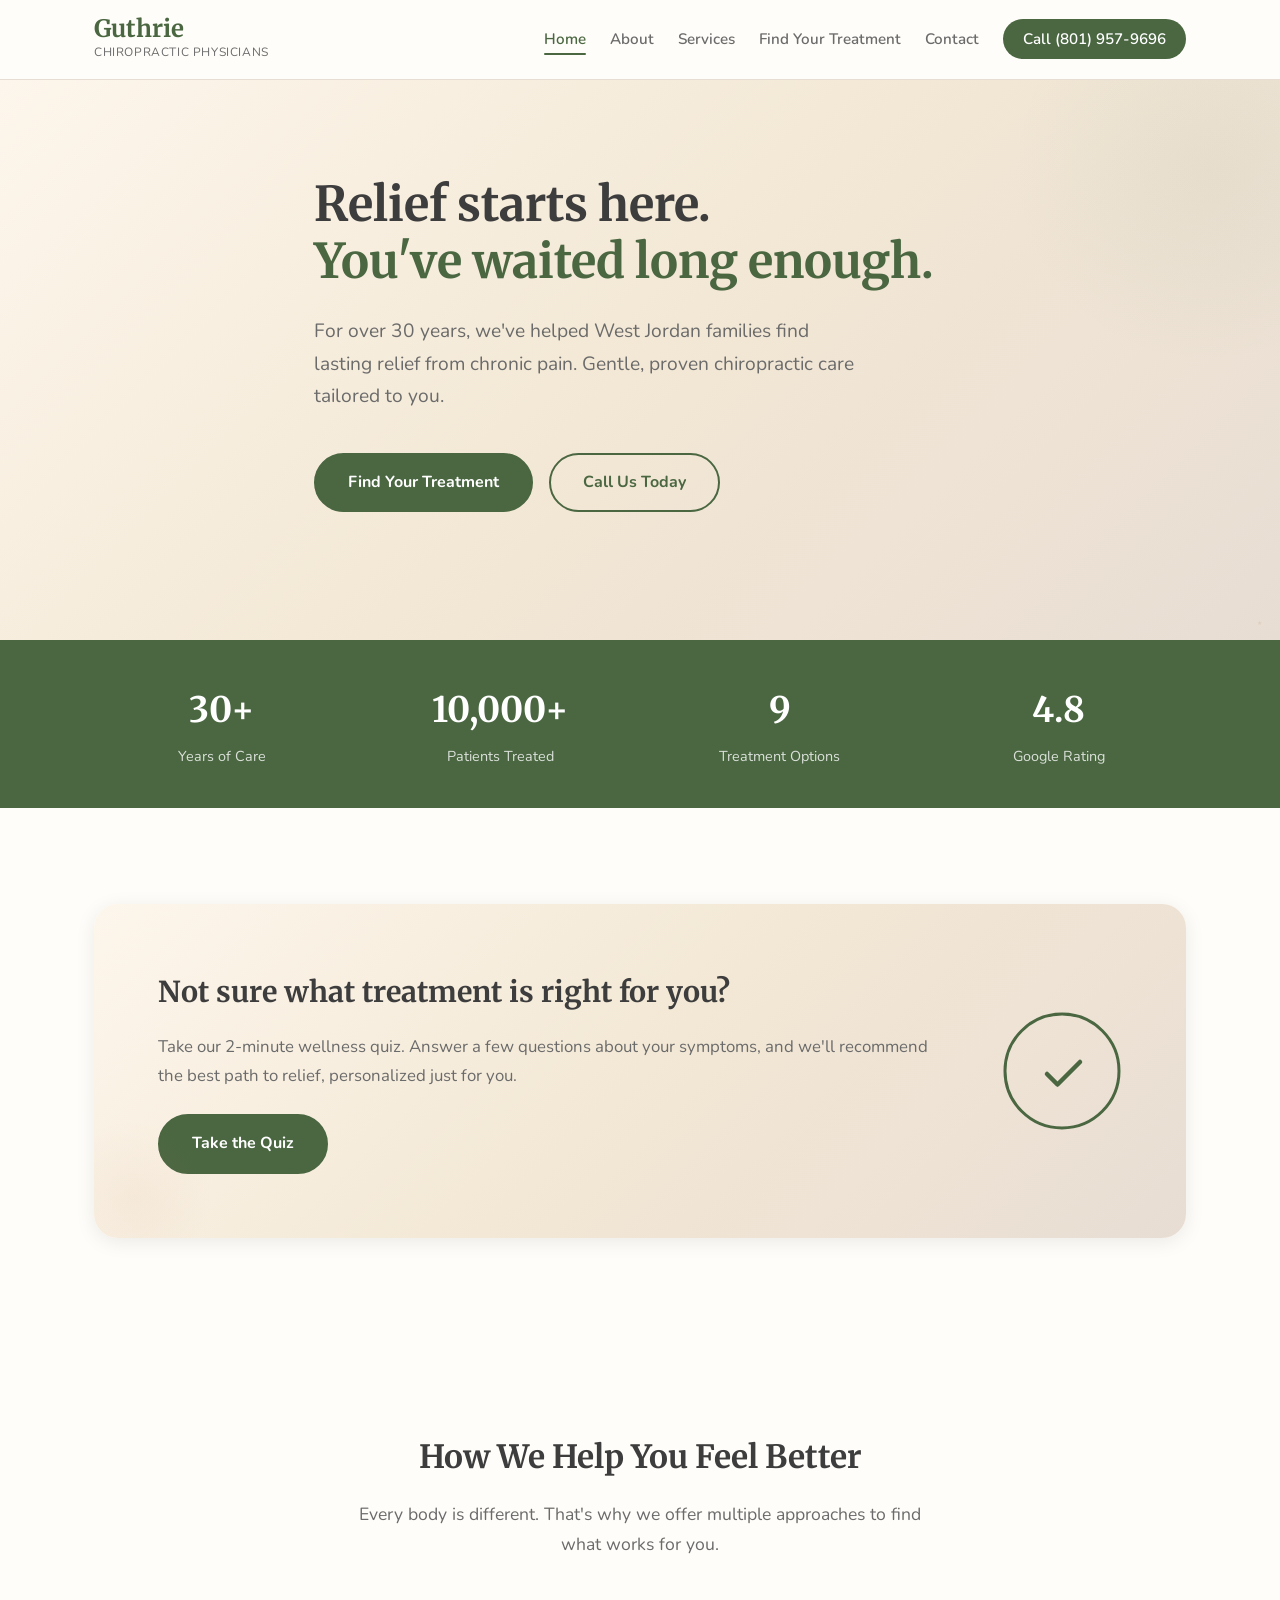
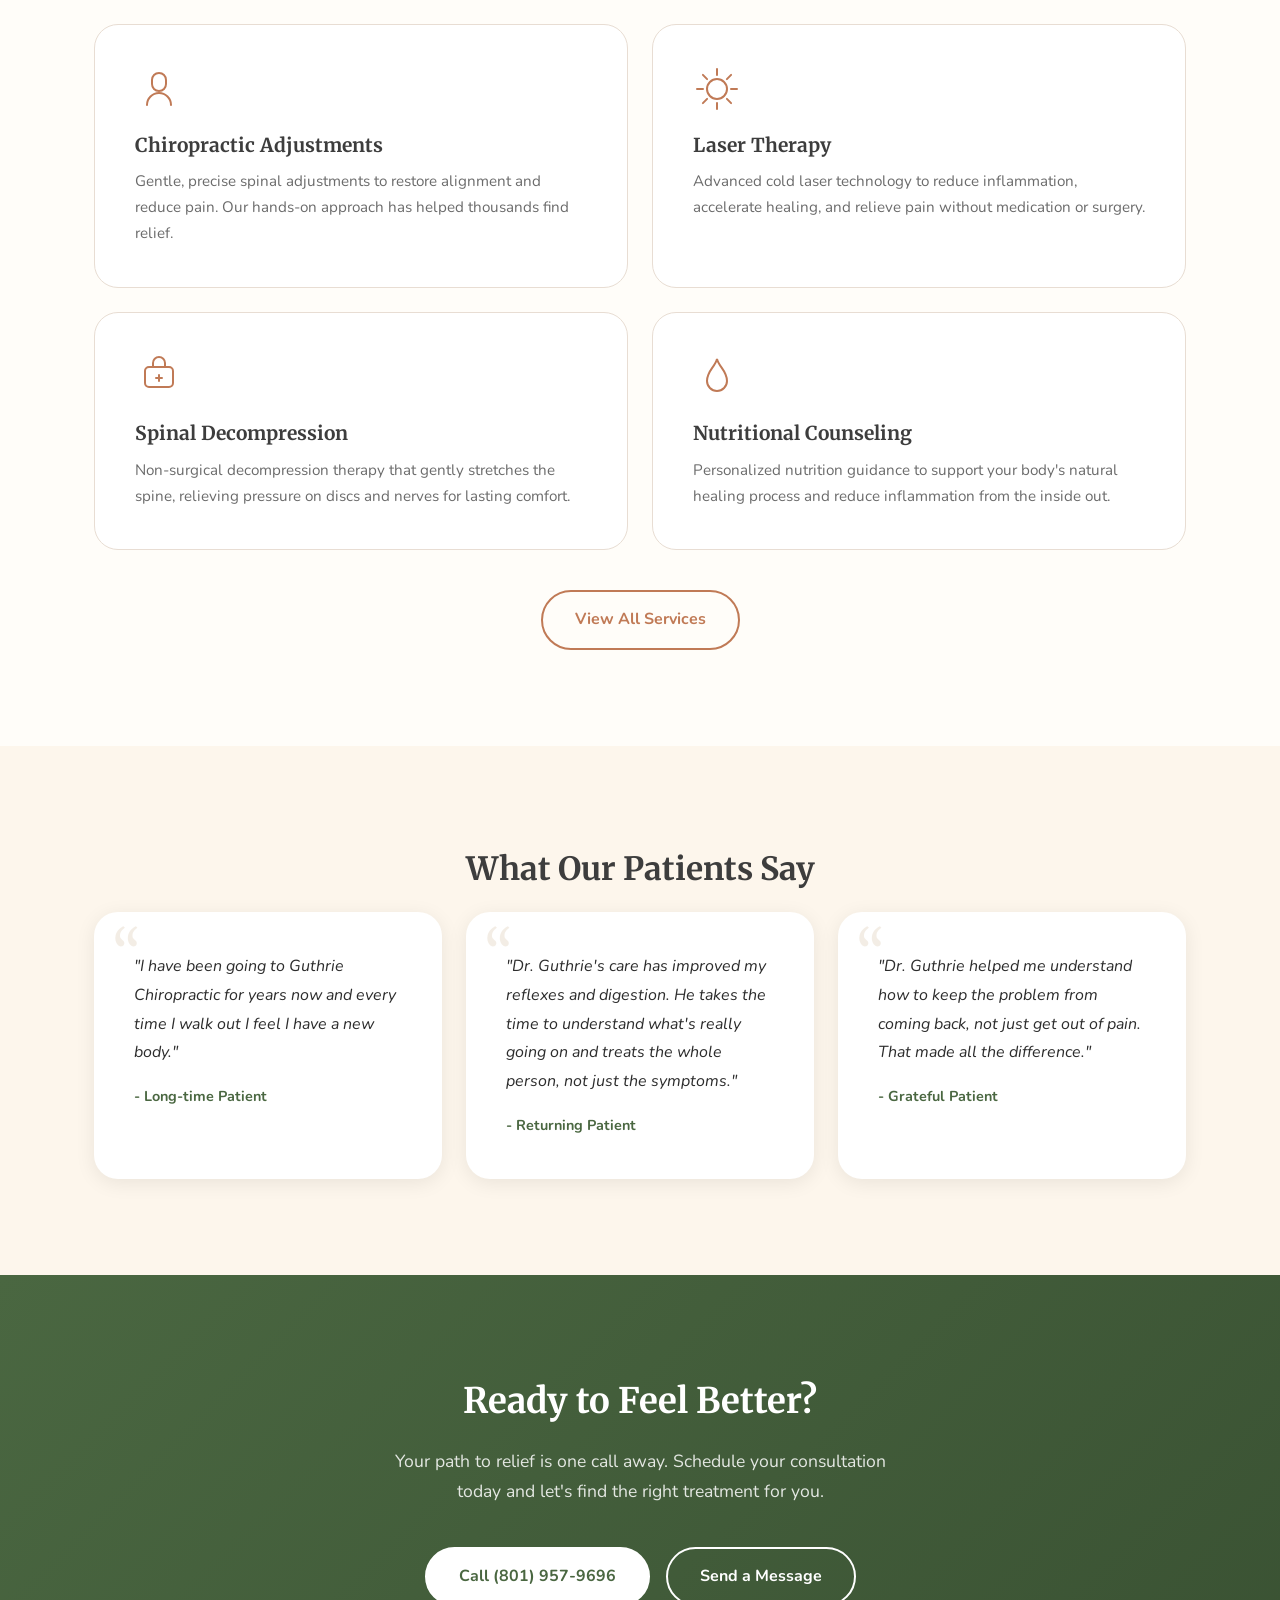
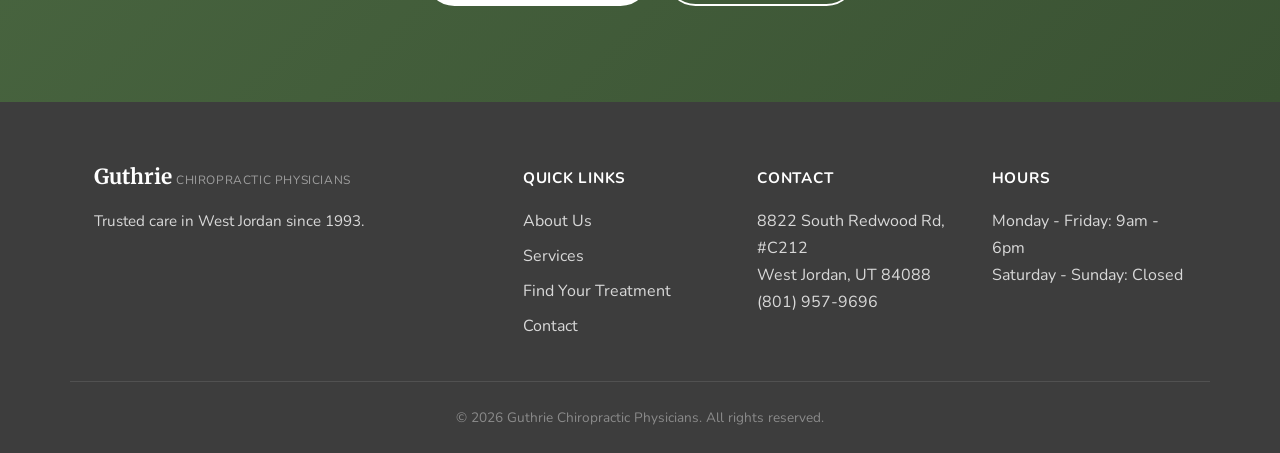
==== commit 7a0c3097: "style(design): FINDING-001 -- remove AI slop decorative blobs and floating animations Removed blob-m" ====
--- a/index.html
+++ b/index.html
@@ -200,9 +200,7 @@
   </section>
 
   <!-- Services Preview -->
-  <section class="services-preview" id="services" style="position:relative; overflow:hidden;">
-    <div class="blob-decoration" style="width:300px;height:300px;background:rgba(192,122,86,0.04);top:-100px;left:-100px;"></div>
-    <div class="blob-decoration" style="width:250px;height:250px;background:rgba(74,103,65,0.04);bottom:-80px;right:-80px;animation-delay:-5s;"></div>
+  <section class="services-preview" id="services">
     <div class="container">
       <h2 class="section-title">How We Help You Feel Better</h2>
       <p class="section-sub">Every body is different. That's why we offer multiple approaches to find what works for you.</p>
--- a/styles.css
+++ b/styles.css
@@ -248,35 +248,10 @@
   transition: all 0.3s ease;
 }
 
-/* ===== WHIMSY DECORATIONS ===== */
-@keyframes float {
-  0%, 100% { transform: translateY(0) rotate(0deg); }
-  50% { transform: translateY(-12px) rotate(2deg); }
-}
-
-@keyframes floatSlow {
-  0%, 100% { transform: translateY(0) scale(1); }
-  50% { transform: translateY(-8px) scale(1.03); }
-}
-
-@keyframes pulse-glow {
-  0%, 100% { opacity: 0.4; transform: scale(1); }
-  50% { opacity: 0.7; transform: scale(1.05); }
-}
-
-@keyframes blob-morph {
-  0%, 100% { border-radius: 60% 40% 30% 70% / 60% 30% 70% 40%; }
-  25% { border-radius: 30% 60% 70% 40% / 50% 60% 30% 60%; }
-  50% { border-radius: 50% 60% 30% 60% / 30% 60% 70% 40%; }
-  75% { border-radius: 60% 30% 60% 40% / 70% 40% 50% 60%; }
-}
-
-.blob-decoration {
-  position: absolute;
-  border-radius: 60% 40% 30% 70% / 60% 30% 70% 40%;
-  animation: blob-morph 12s ease-in-out infinite;
-  pointer-events: none;
-  z-index: 0;
+/* ===== SUBTLE ANIMATIONS ===== */
+@keyframes fadeIn {
+  from { opacity: 0; transform: translateY(10px); }
+  to { opacity: 1; transform: translateY(0); }
 }
 
 /* ===== HERO ===== */
@@ -290,13 +265,12 @@
 .hero::before {
   content: '';
   position: absolute;
-  top: -30%;
-  right: -15%;
-  width: 500px;
-  height: 500px;
-  background: rgba(74,103,65,0.06);
-  border-radius: 60% 40% 30% 70% / 60% 30% 70% 40%;
-  animation: blob-morph 15s ease-in-out infinite, floatSlow 8s ease-in-out infinite;
+  top: -20%;
+  right: -10%;
+  width: 400px;
+  height: 400px;
+  background: radial-gradient(circle, rgba(74,103,65,0.05) 0%, transparent 70%);
+  border-radius: 50%;
 }
 
 .hero-content {
@@ -382,13 +356,12 @@
 .quiz-promo-card::before {
   content: '';
   position: absolute;
-  bottom: -60px;
-  left: -60px;
-  width: 200px;
-  height: 200px;
-  background: rgba(192,122,86,0.06);
-  border-radius: 60% 40% 30% 70% / 60% 30% 70% 40%;
-  animation: blob-morph 10s ease-in-out infinite;
+  bottom: -40px;
+  left: -40px;
+  width: 160px;
+  height: 160px;
+  background: radial-gradient(circle, rgba(192,122,86,0.06) 0%, transparent 70%);
+  border-radius: 50%;
 }
 
 .quiz-promo-text h2 {
@@ -412,7 +385,6 @@
   width: 120px;
   height: 120px;
   color: var(--color-forest);
-  animation: float 4s ease-in-out infinite;
 }
 
 /* ===== SERVICES PREVIEW ===== */
@@ -438,30 +410,10 @@
   overflow: hidden;
 }
 
-.service-card::before {
-  content: '';
-  position: absolute;
-  top: -40px;
-  right: -40px;
-  width: 100px;
-  height: 100px;
-  background: rgba(74,103,65,0.04);
-  border-radius: 50%;
-  transition: all 0.4s ease;
-}
-
 .service-card:hover {
   box-shadow: var(--shadow-lg);
-  transform: translateY(-6px);
-  border-color: var(--color-forest);
-}
-
-.service-card:hover::before {
-  width: 200px;
-  height: 200px;
-  top: -80px;
-  right: -80px;
-  background: rgba(74,103,65,0.06);
+  transform: translateY(-4px);
+  border-color: var(--color-clay);
 }
 
 .service-icon {
@@ -950,11 +902,6 @@
   scroll-margin-top: 80px;
 }
 
-@keyframes fadeIn {
-  from { opacity: 0; transform: translateY(10px); }
-  to { opacity: 1; transform: translateY(0); }
-}
-
 .quiz-question h2 {
   font-family: var(--font-heading);
   font-size: 1.6rem;
@@ -1077,7 +1024,6 @@
   font-size: 0.8rem;
   color: var(--color-text-light);
   margin-top: var(--space-xs);
-  animation: pulse-glow 3s ease-in-out infinite;
 }
 
 .spine-options-label {
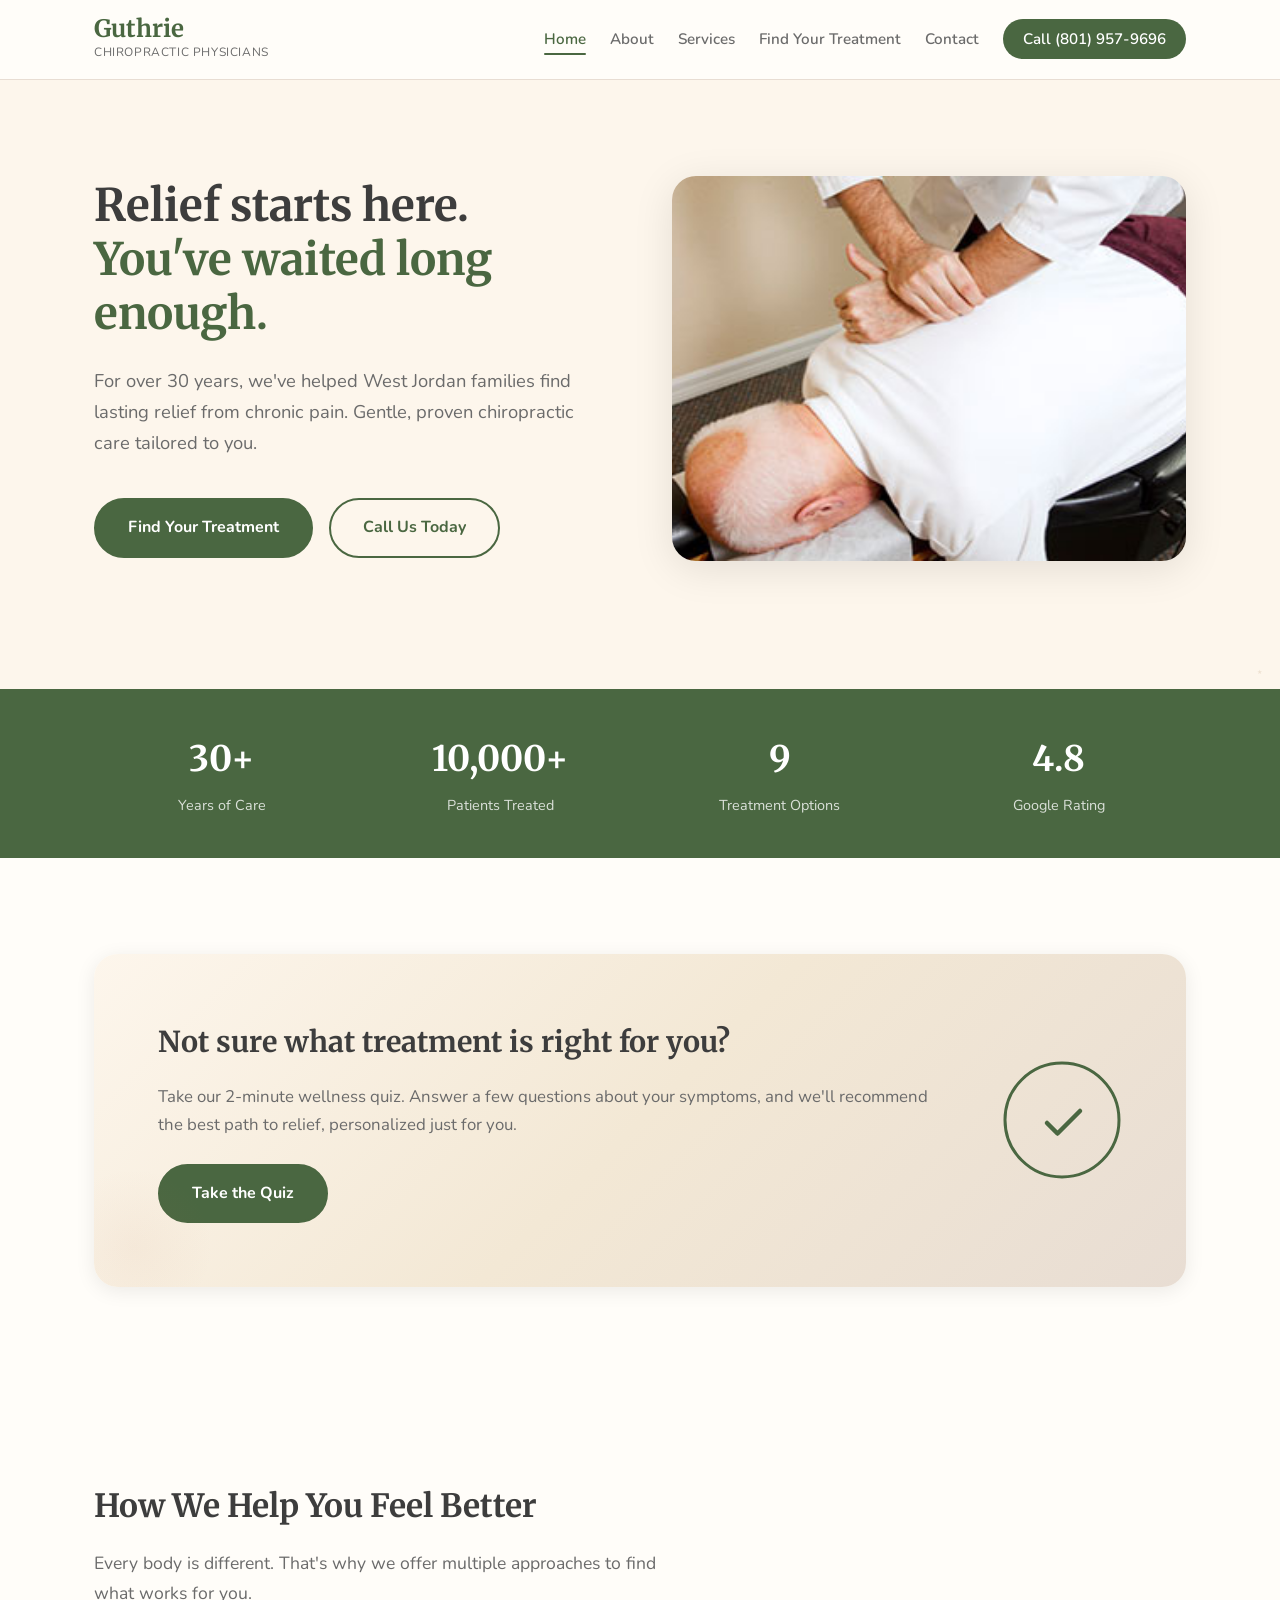
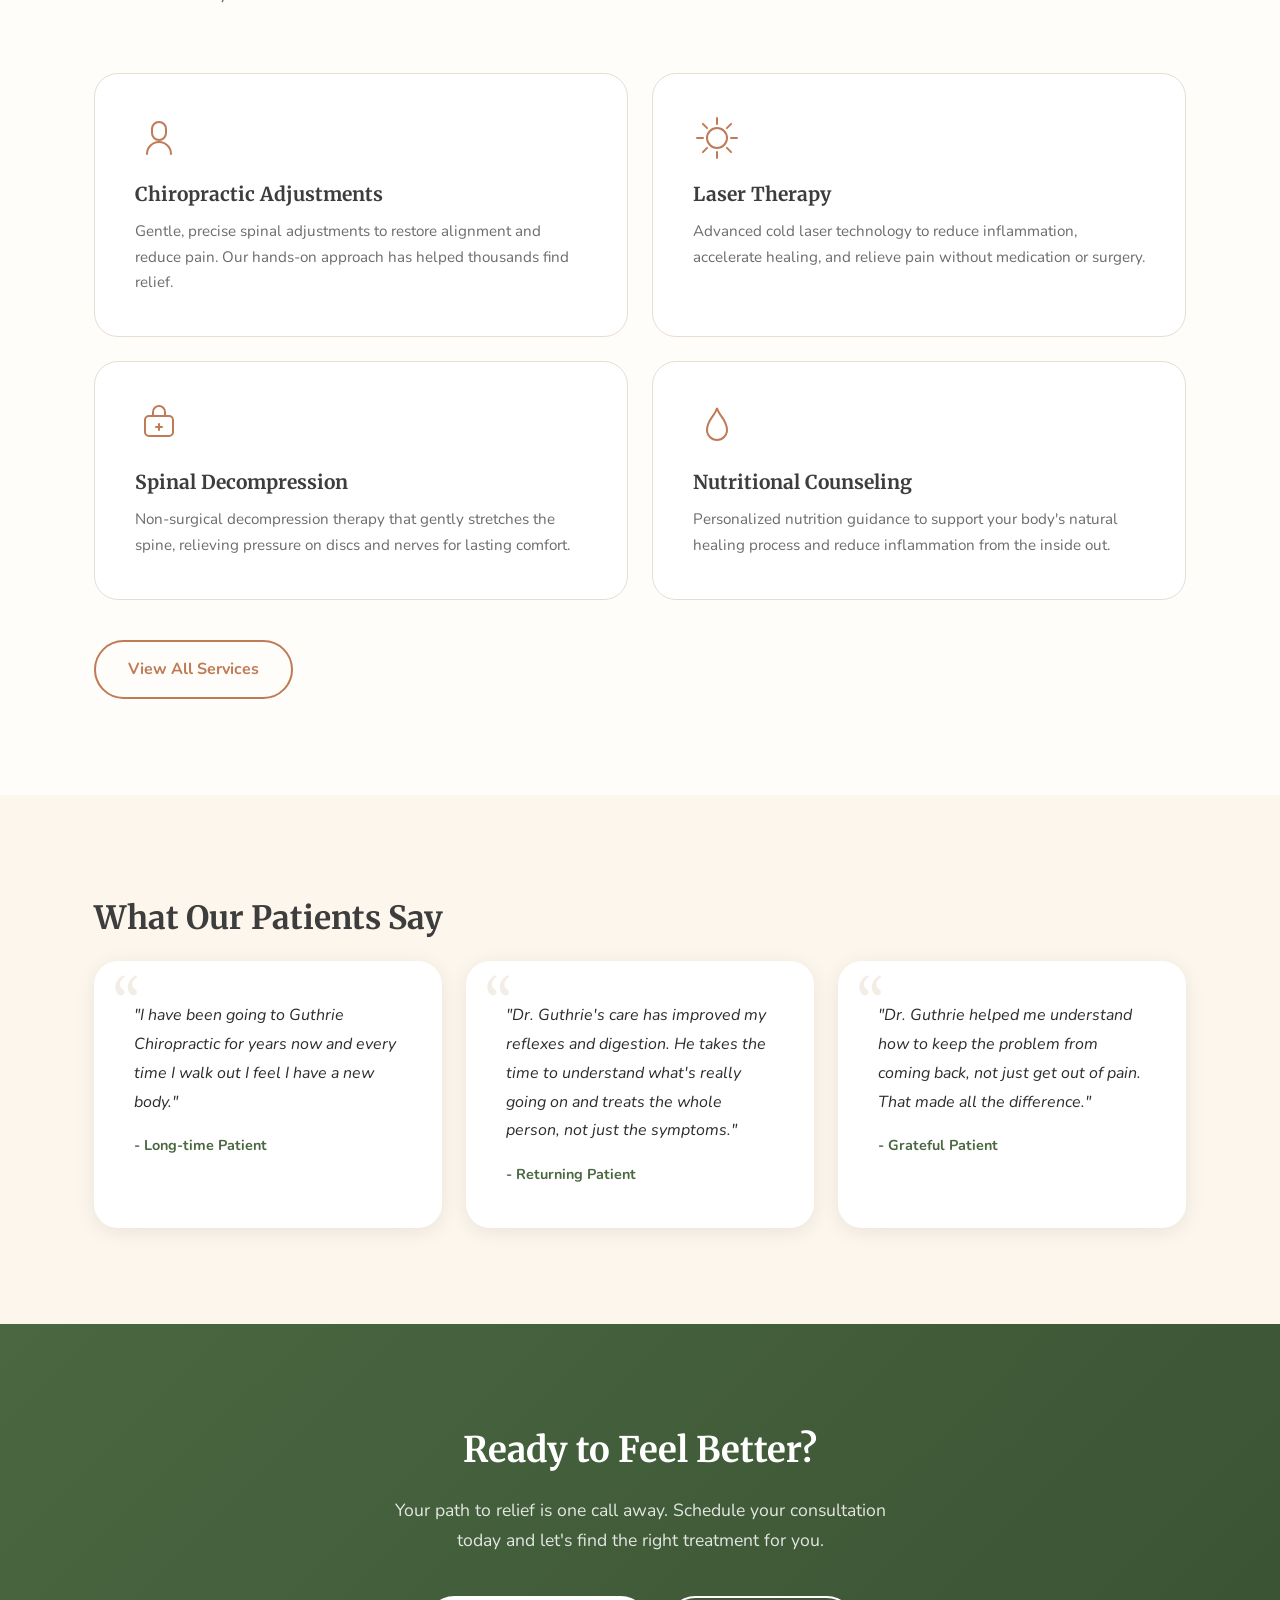
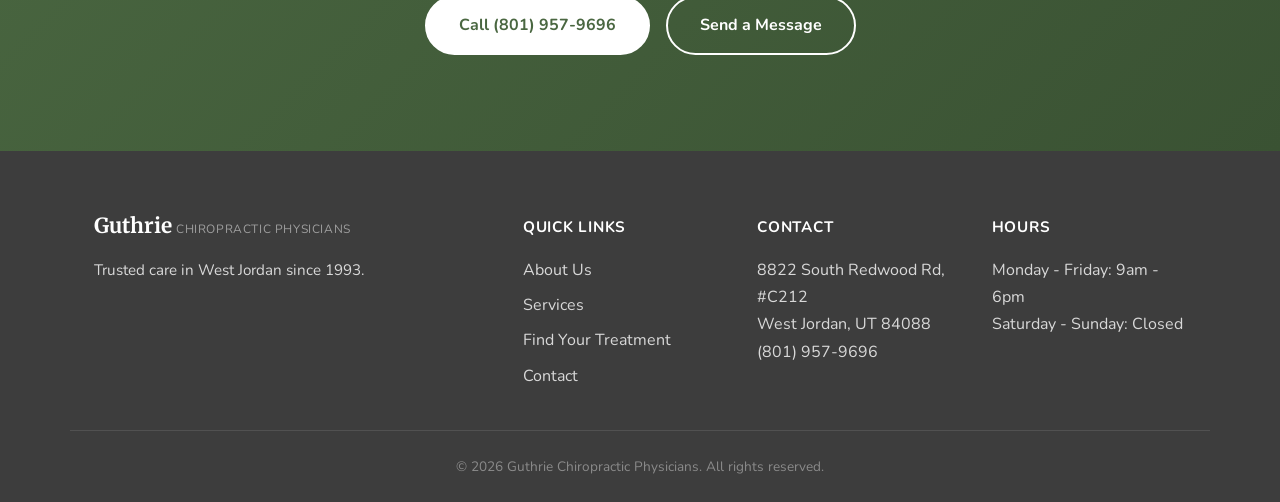
==== commit 2e698174: "style(design): FINDING-003 -- add hero image with split layout Replace empty gradient hero with a 2-" ====
--- a/index.html
+++ b/index.html
@@ -147,11 +147,16 @@
   <!-- Hero -->
   <section class="hero">
     <div class="container hero-content">
-      <h1>Relief starts here.<br><span class="hero-accent">You've waited long enough.</span></h1>
-      <p class="hero-sub">For over 30 years, we've helped West Jordan families find lasting relief from chronic pain. Gentle, proven chiropractic care tailored to you.</p>
-      <div class="hero-actions">
-        <a href="quiz.html" class="btn btn-primary">Find Your Treatment</a>
-        <a href="tel:8019579696" class="btn btn-secondary">Call Us Today</a>
+      <div class="hero-text">
+        <h1>Relief starts here.<br><span class="hero-accent">You've waited long enough.</span></h1>
+        <p class="hero-sub">For over 30 years, we've helped West Jordan families find lasting relief from chronic pain. Gentle, proven chiropractic care tailored to you.</p>
+        <div class="hero-actions">
+          <a href="quiz.html" class="btn btn-primary">Find Your Treatment</a>
+          <a href="tel:8019579696" class="btn btn-secondary">Call Us Today</a>
+        </div>
+      </div>
+      <div class="hero-image">
+        <img src="images/adjustments.jpg" alt="Dr. Guthrie performing a chiropractic adjustment" width="560" height="420">
       </div>
     </div>
   </section>
--- a/styles.css
+++ b/styles.css
@@ -85,16 +85,14 @@
   font-family: var(--font-heading);
   font-size: 2rem;
   font-weight: 700;
-  text-align: center;
   margin-bottom: var(--space-sm);
   color: var(--color-slate);
 }
 
 .section-sub {
-  text-align: center;
   color: var(--color-text-light);
   max-width: 600px;
-  margin: 0 auto var(--space-xl);
+  margin-bottom: var(--space-xl);
   font-size: 1.1rem;
 }
 
@@ -256,31 +254,28 @@
 
 /* ===== HERO ===== */
 .hero {
-  background: var(--gradient-warm);
+  background: var(--color-cream);
   padding: var(--space-2xl) 0 calc(var(--space-2xl) + 2rem);
   position: relative;
   overflow: hidden;
 }
 
-.hero::before {
-  content: '';
-  position: absolute;
-  top: -20%;
-  right: -10%;
-  width: 400px;
-  height: 400px;
-  background: radial-gradient(circle, rgba(74,103,65,0.05) 0%, transparent 70%);
-  border-radius: 50%;
-}
-
 .hero-content {
   position: relative;
-  max-width: 700px;
+  display: grid;
+  grid-template-columns: 1fr 1fr;
+  gap: var(--space-xl);
+  align-items: center;
+}
+
+.hero-text {
+  position: relative;
+  z-index: 1;
 }
 
 .hero h1 {
   font-family: var(--font-heading);
-  font-size: 3rem;
+  font-size: 2.8rem;
   font-weight: 700;
   line-height: 1.2;
   color: var(--color-slate);
@@ -292,16 +287,29 @@
 }
 
 .hero-sub {
-  font-size: 1.2rem;
+  font-size: 1.15rem;
   color: var(--color-text-light);
   margin-bottom: var(--space-lg);
-  max-width: 550px;
+  max-width: 480px;
 }
 
 .hero-actions {
   display: flex;
   gap: var(--space-sm);
   flex-wrap: wrap;
+}
+
+.hero-image {
+  border-radius: var(--radius-lg);
+  overflow: hidden;
+  aspect-ratio: 4/3;
+  box-shadow: var(--shadow-lg);
+}
+
+.hero-image img {
+  width: 100%;
+  height: 100%;
+  object-fit: cover;
 }
 
 /* ===== TRUST BAR ===== */
@@ -436,7 +444,7 @@
 }
 
 .services-cta {
-  text-align: center;
+  margin-top: var(--space-sm);
 }
 
 /* ===== TESTIMONIALS ===== */
@@ -1098,7 +1106,7 @@
   background: var(--color-white);
   border-radius: var(--radius-md);
   padding: var(--space-lg);
-  border-left: 4px solid var(--color-forest);
+  border: 1px solid var(--color-sand);
   margin: var(--space-md) 0;
 }
 
@@ -1179,6 +1187,14 @@
 
 /* ===== RESPONSIVE ===== */
 @media (max-width: 900px) {
+  .hero-content {
+    grid-template-columns: 1fr;
+  }
+
+  .hero-image {
+    max-width: 480px;
+  }
+
   .hero h1 {
     font-size: 2.2rem;
   }
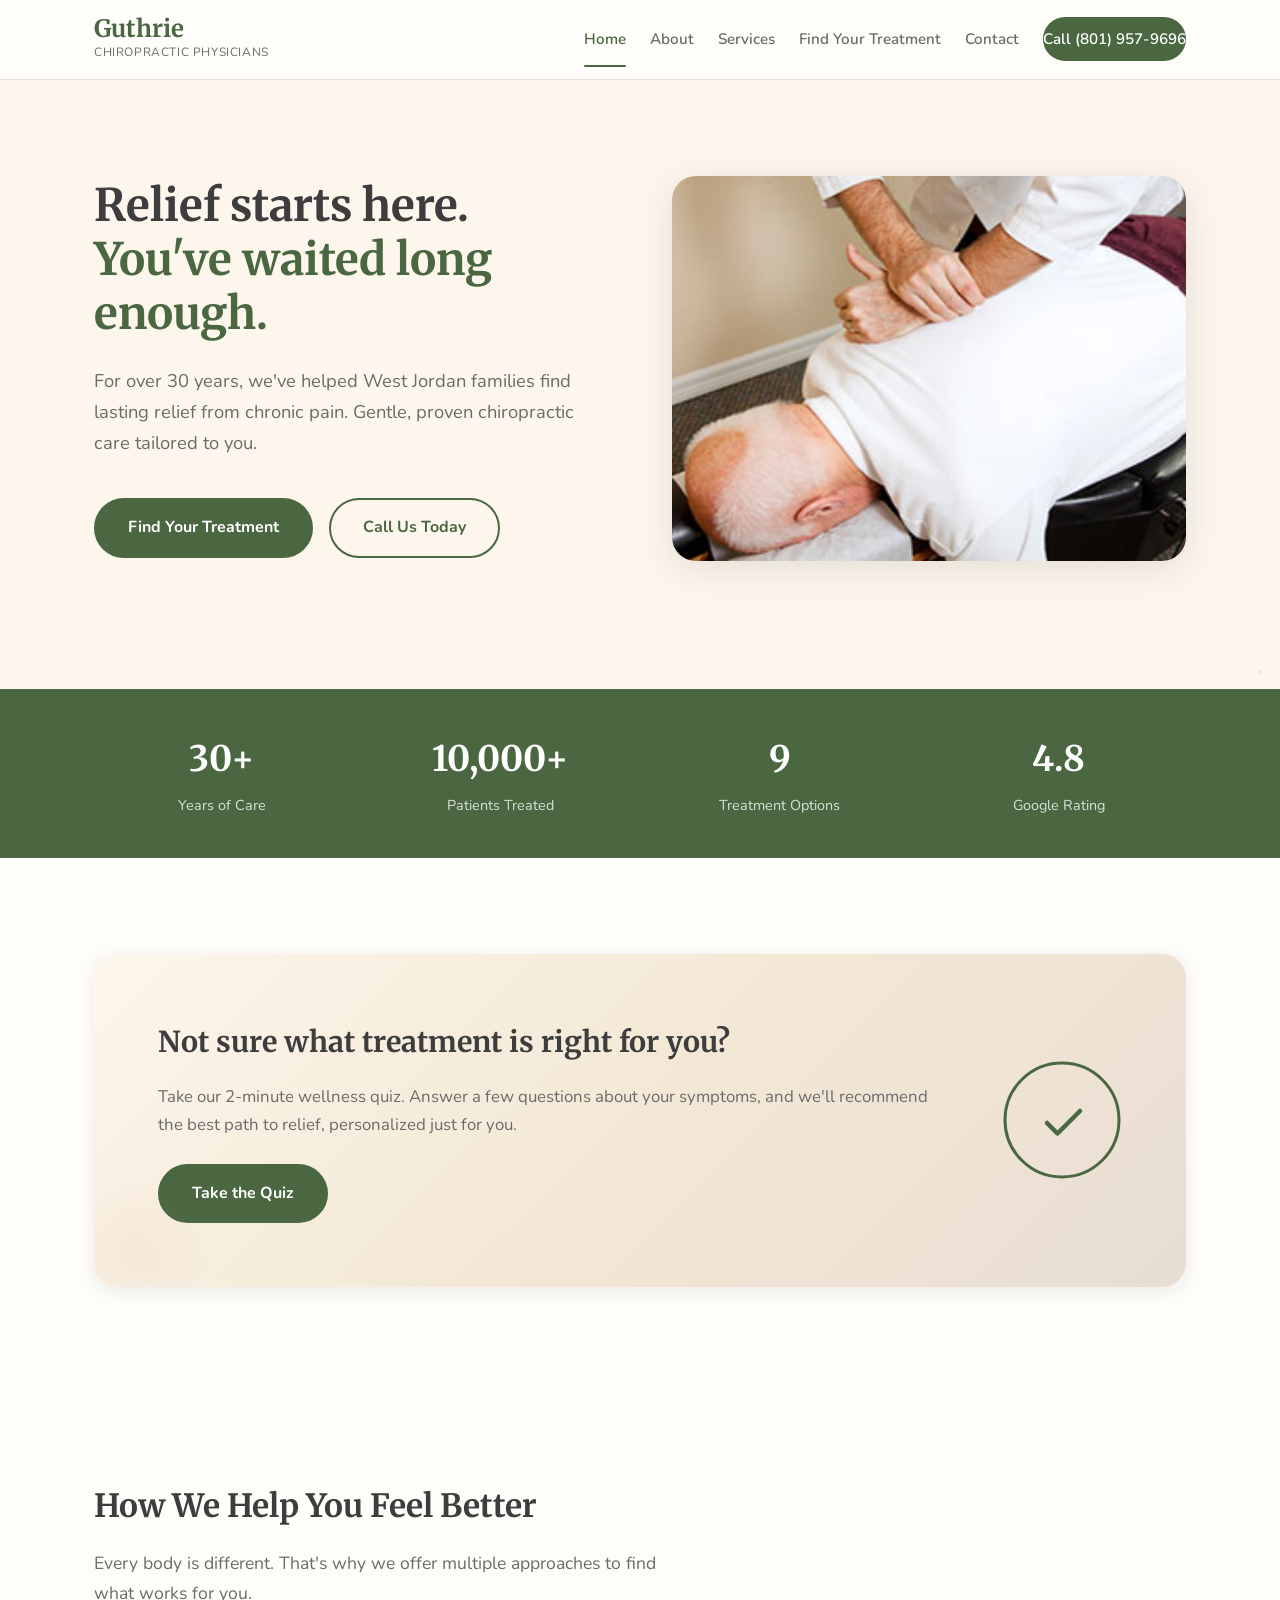
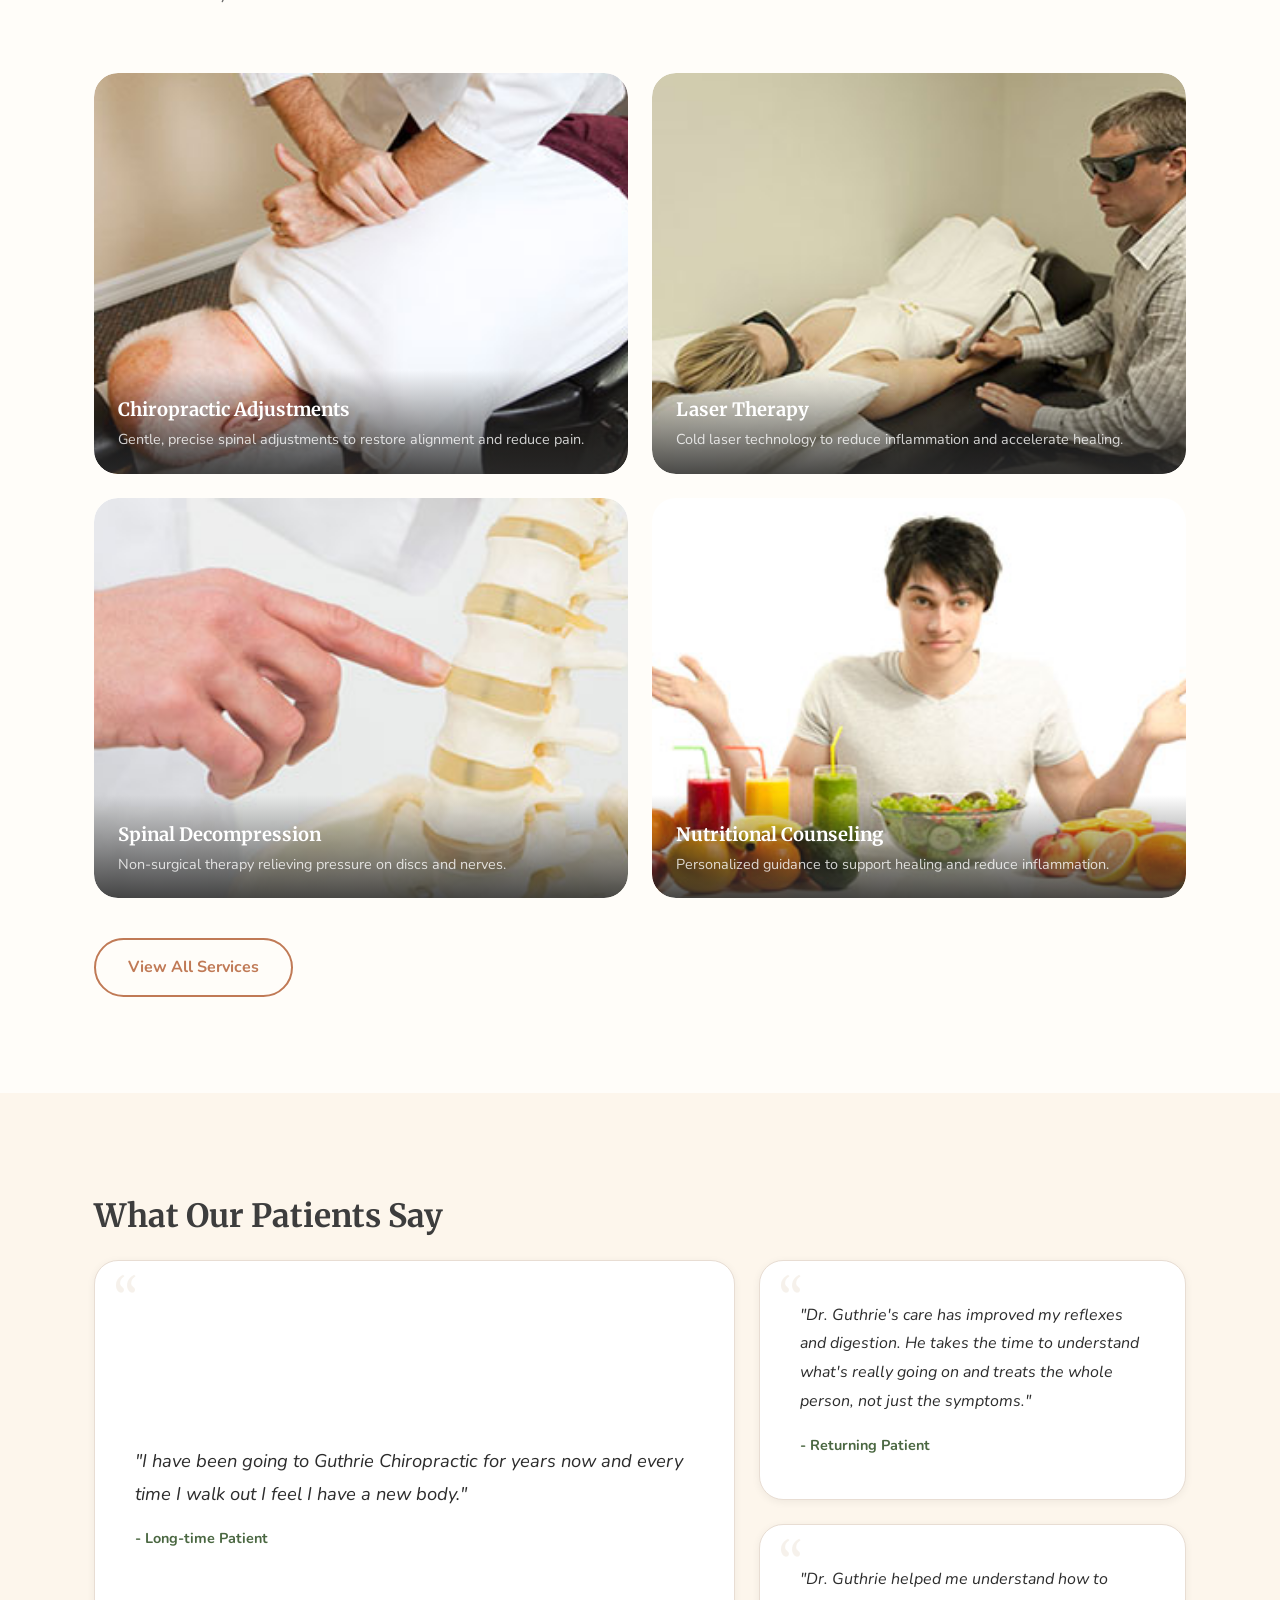
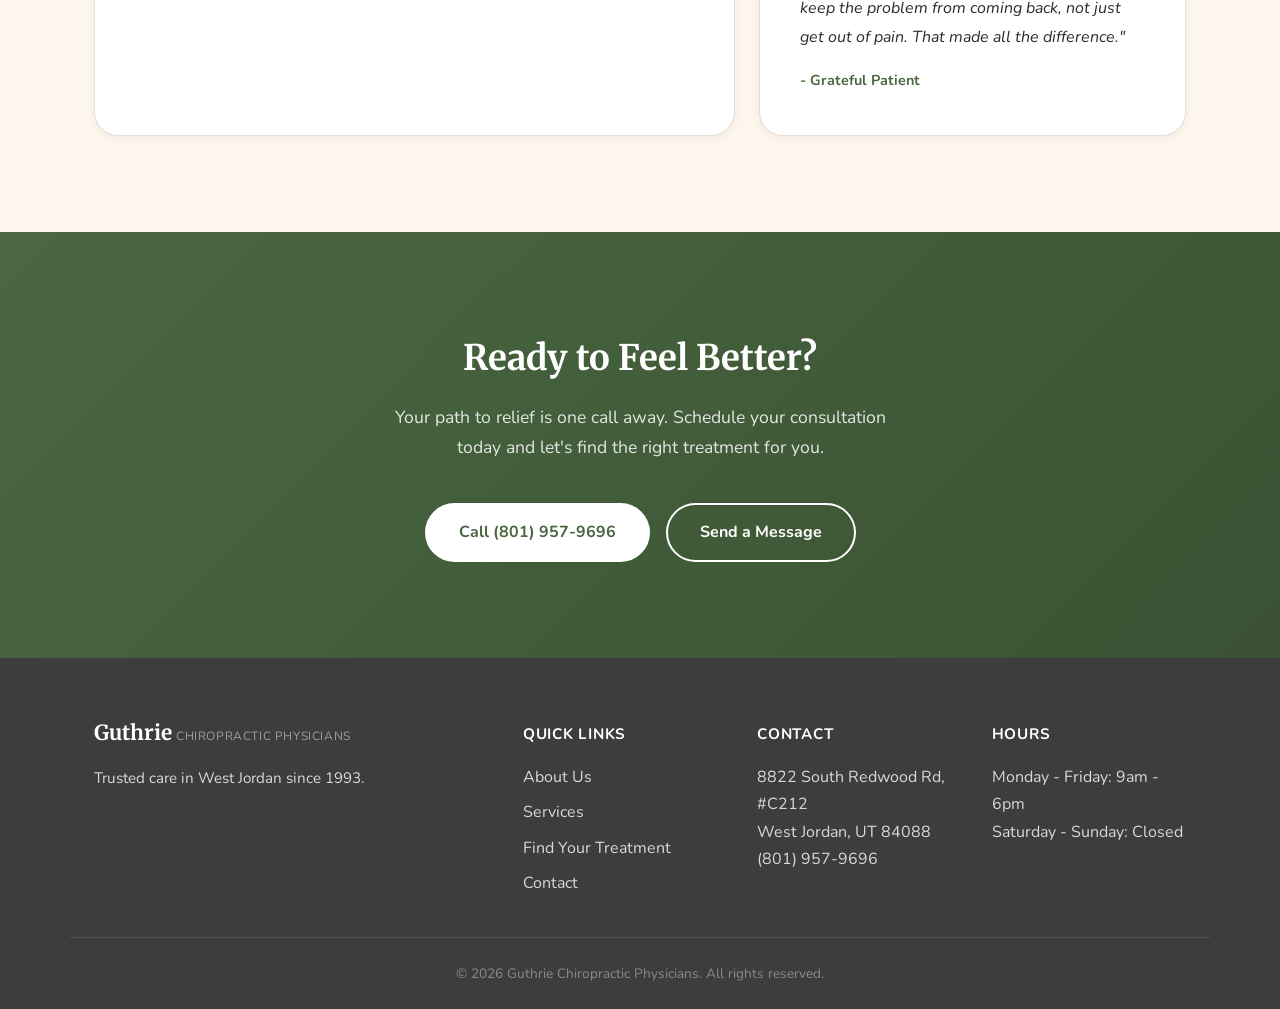
==== commit 584f314f: "style(design): FINDING-007 -- replace icon-title-desc cards with photo cards Replace the AI-typical " ====
--- a/index.html
+++ b/index.html
@@ -210,34 +210,34 @@
       <h2 class="section-title">How We Help You Feel Better</h2>
       <p class="section-sub">Every body is different. That's why we offer multiple approaches to find what works for you.</p>
       <div class="services-grid">
-        <div class="service-card">
-          <div class="service-icon">
-            <svg viewBox="0 0 48 48" fill="none"><path d="M24 8c-4 0-7 3-7 7v4c0 4 3 7 7 7s7-3 7-7v-4c0-4-3-7-7-7z" stroke="currentColor" stroke-width="2"/><path d="M12 40c0-6.6 5.4-12 12-12s12 5.4 12 12" stroke="currentColor" stroke-width="2" stroke-linecap="round"/></svg>
-          </div>
-          <h3>Chiropractic Adjustments</h3>
-          <p>Gentle, precise spinal adjustments to restore alignment and reduce pain. Our hands-on approach has helped thousands find relief.</p>
-        </div>
-        <div class="service-card">
-          <div class="service-icon">
-            <svg viewBox="0 0 48 48" fill="none"><circle cx="24" cy="24" r="10" stroke="currentColor" stroke-width="2"/><path d="M24 4v6M24 38v6M4 24h6M38 24h6M9.9 9.9l4.2 4.2M33.9 33.9l4.2 4.2M9.9 38.1l4.2-4.2M33.9 14.1l4.2-4.2" stroke="currentColor" stroke-width="2" stroke-linecap="round"/></svg>
-          </div>
-          <h3>Laser Therapy</h3>
-          <p>Advanced cold laser technology to reduce inflammation, accelerate healing, and relieve pain without medication or surgery.</p>
-        </div>
-        <div class="service-card">
-          <div class="service-icon">
-            <svg viewBox="0 0 48 48" fill="none"><rect x="10" y="14" width="28" height="20" rx="4" stroke="currentColor" stroke-width="2"/><path d="M18 14v-4a6 6 0 0 1 12 0v4" stroke="currentColor" stroke-width="2"/><path d="M24 22v6M21 25h6" stroke="currentColor" stroke-width="2" stroke-linecap="round"/></svg>
-          </div>
-          <h3>Spinal Decompression</h3>
-          <p>Non-surgical decompression therapy that gently stretches the spine, relieving pressure on discs and nerves for lasting comfort.</p>
-        </div>
-        <div class="service-card">
-          <div class="service-icon">
-            <svg viewBox="0 0 48 48" fill="none"><path d="M24 6c-2 8-10 12-10 22a10 10 0 0 0 20 0c0-10-8-14-10-22z" stroke="currentColor" stroke-width="2" stroke-linecap="round"/></svg>
-          </div>
-          <h3>Nutritional Counseling</h3>
-          <p>Personalized nutrition guidance to support your body's natural healing process and reduce inflammation from the inside out.</p>
-        </div>
+        <a href="services.html" class="service-card service-card--photo">
+          <img src="images/adjustments.jpg" alt="Chiropractic adjustment" loading="lazy">
+          <div class="service-card__overlay">
+            <h3>Chiropractic Adjustments</h3>
+            <p>Gentle, precise spinal adjustments to restore alignment and reduce pain.</p>
+          </div>
+        </a>
+        <a href="services.html" class="service-card service-card--photo">
+          <img src="images/laser.jpg" alt="Laser therapy treatment" loading="lazy">
+          <div class="service-card__overlay">
+            <h3>Laser Therapy</h3>
+            <p>Cold laser technology to reduce inflammation and accelerate healing.</p>
+          </div>
+        </a>
+        <a href="services.html" class="service-card service-card--photo">
+          <img src="images/spinal-decompression.jpg" alt="Spinal decompression" loading="lazy">
+          <div class="service-card__overlay">
+            <h3>Spinal Decompression</h3>
+            <p>Non-surgical therapy relieving pressure on discs and nerves.</p>
+          </div>
+        </a>
+        <a href="services.html" class="service-card service-card--photo">
+          <img src="images/nutrition.jpg" alt="Nutritional counseling" loading="lazy">
+          <div class="service-card__overlay">
+            <h3>Nutritional Counseling</h3>
+            <p>Personalized guidance to support healing and reduce inflammation.</p>
+          </div>
+        </a>
       </div>
       <div class="services-cta">
         <a href="services.html" class="btn btn-outline">View All Services</a>
--- a/styles.css
+++ b/styles.css
@@ -70,6 +70,12 @@
   text-decoration: none;
 }
 
+:focus-visible {
+  outline: 2px solid var(--color-forest);
+  outline-offset: 2px;
+  border-radius: 2px;
+}
+
 ul {
   list-style: none;
 }
@@ -104,7 +110,7 @@
   font-family: var(--font-body);
   font-weight: 700;
   font-size: 1rem;
-  transition: all 0.25s ease;
+  transition: background-color 0.25s ease, color 0.25s ease, border-color 0.25s ease, transform 0.25s ease, box-shadow 0.25s ease;
   cursor: pointer;
   border: 2px solid transparent;
   text-align: center;
@@ -196,6 +202,7 @@
   color: var(--color-text-light);
   transition: color 0.2s ease;
   position: relative;
+  padding: 12px 0;
 }
 
 .nav-links a:hover,
@@ -243,7 +250,7 @@
   height: 2px;
   background: var(--color-text);
   border-radius: 2px;
-  transition: all 0.3s ease;
+  transition: transform 0.3s ease;
 }
 
 /* ===== SUBTLE ANIMATIONS ===== */
@@ -413,7 +420,7 @@
   border: 1px solid var(--color-sand);
   border-radius: var(--radius-lg);
   padding: var(--space-lg);
-  transition: all 0.4s cubic-bezier(0.25, 0.46, 0.45, 0.94);
+  transition: box-shadow 0.4s cubic-bezier(0.25, 0.46, 0.45, 0.94), transform 0.4s cubic-bezier(0.25, 0.46, 0.45, 0.94), border-color 0.4s cubic-bezier(0.25, 0.46, 0.45, 0.94);
   position: relative;
   overflow: hidden;
 }
@@ -424,23 +431,48 @@
   border-color: var(--color-clay);
 }
 
-.service-icon {
-  width: 48px;
-  height: 48px;
-  color: var(--color-terracotta);
-  margin-bottom: var(--space-sm);
-}
-
-.service-card h3 {
-  font-family: var(--font-heading);
-  font-size: 1.2rem;
-  margin-bottom: var(--space-xs);
-  color: var(--color-slate);
-}
-
-.service-card p {
-  color: var(--color-text-light);
-  font-size: 0.95rem;
+.service-card--photo {
+  display: block;
+  position: relative;
+  aspect-ratio: 4/3;
+  padding: 0;
+  border: none;
+  cursor: pointer;
+}
+
+.service-card--photo img {
+  width: 100%;
+  height: 100%;
+  object-fit: cover;
+  border-radius: var(--radius-lg);
+  transition: transform 0.5s ease;
+}
+
+.service-card--photo:hover img {
+  transform: scale(1.05);
+}
+
+.service-card__overlay {
+  position: absolute;
+  bottom: 0;
+  left: 0;
+  right: 0;
+  padding: var(--space-md);
+  background: linear-gradient(to top, rgba(44,44,44,0.85) 0%, transparent 100%);
+  border-radius: 0 0 var(--radius-lg) var(--radius-lg);
+}
+
+.service-card__overlay h3 {
+  font-family: var(--font-heading);
+  font-size: 1.15rem;
+  color: var(--color-white);
+  margin-bottom: 4px;
+}
+
+.service-card__overlay p {
+  color: rgba(255,255,255,0.8);
+  font-size: 0.9rem;
+  line-height: 1.4;
 }
 
 .services-cta {
@@ -455,7 +487,8 @@
 
 .testimonials-grid {
   display: grid;
-  grid-template-columns: repeat(3, 1fr);
+  grid-template-columns: 1.2fr 0.8fr;
+  grid-template-rows: auto auto;
   gap: var(--space-md);
 }
 
@@ -463,10 +496,16 @@
   background: var(--color-white);
   border-radius: var(--radius-lg);
   padding: var(--space-lg);
-  box-shadow: var(--shadow-md);
-  border: none;
-  transition: transform 0.3s ease;
+  box-shadow: var(--shadow-sm);
+  border: 1px solid var(--color-sand);
   position: relative;
+}
+
+.testimonial-card:first-child {
+  grid-row: 1 / 3;
+  display: flex;
+  flex-direction: column;
+  justify-content: center;
 }
 
 .testimonial-card::before {
@@ -474,15 +513,11 @@
   position: absolute;
   top: 12px;
   left: 18px;
-  font-size: 4rem;
+  font-size: 3.5rem;
   font-family: var(--font-heading);
   color: var(--color-clay);
-  opacity: 0.2;
+  opacity: 0.15;
   line-height: 1;
-}
-
-.testimonial-card:hover {
-  transform: translateY(-4px);
 }
 
 .testimonial-card p {
@@ -490,6 +525,10 @@
   color: var(--color-text);
   margin-bottom: var(--space-sm);
   line-height: 1.8;
+}
+
+.testimonial-card:first-child p {
+  font-size: 1.15rem;
 }
 
 .testimonial-card cite {
@@ -604,10 +643,12 @@
 
 .footer-links a:hover {
   color: var(--color-white);
+  text-decoration: underline;
 }
 
 .footer-contact a:hover {
   color: var(--color-white);
+  text-decoration: underline;
 }
 
 .footer-bottom {
@@ -935,7 +976,7 @@
   border: 2px solid var(--color-sand);
   border-radius: var(--radius-lg);
   cursor: pointer;
-  transition: all 0.3s cubic-bezier(0.25, 0.46, 0.45, 0.94);
+  transition: border-color 0.3s ease, background-color 0.3s ease, transform 0.3s ease, box-shadow 0.3s ease;
   font-size: 1rem;
   text-align: left;
   position: relative;
@@ -1210,6 +1251,10 @@
 
   .testimonials-grid {
     grid-template-columns: 1fr;
+  }
+
+  .testimonial-card:first-child {
+    grid-row: auto;
   }
 
   .footer-grid {
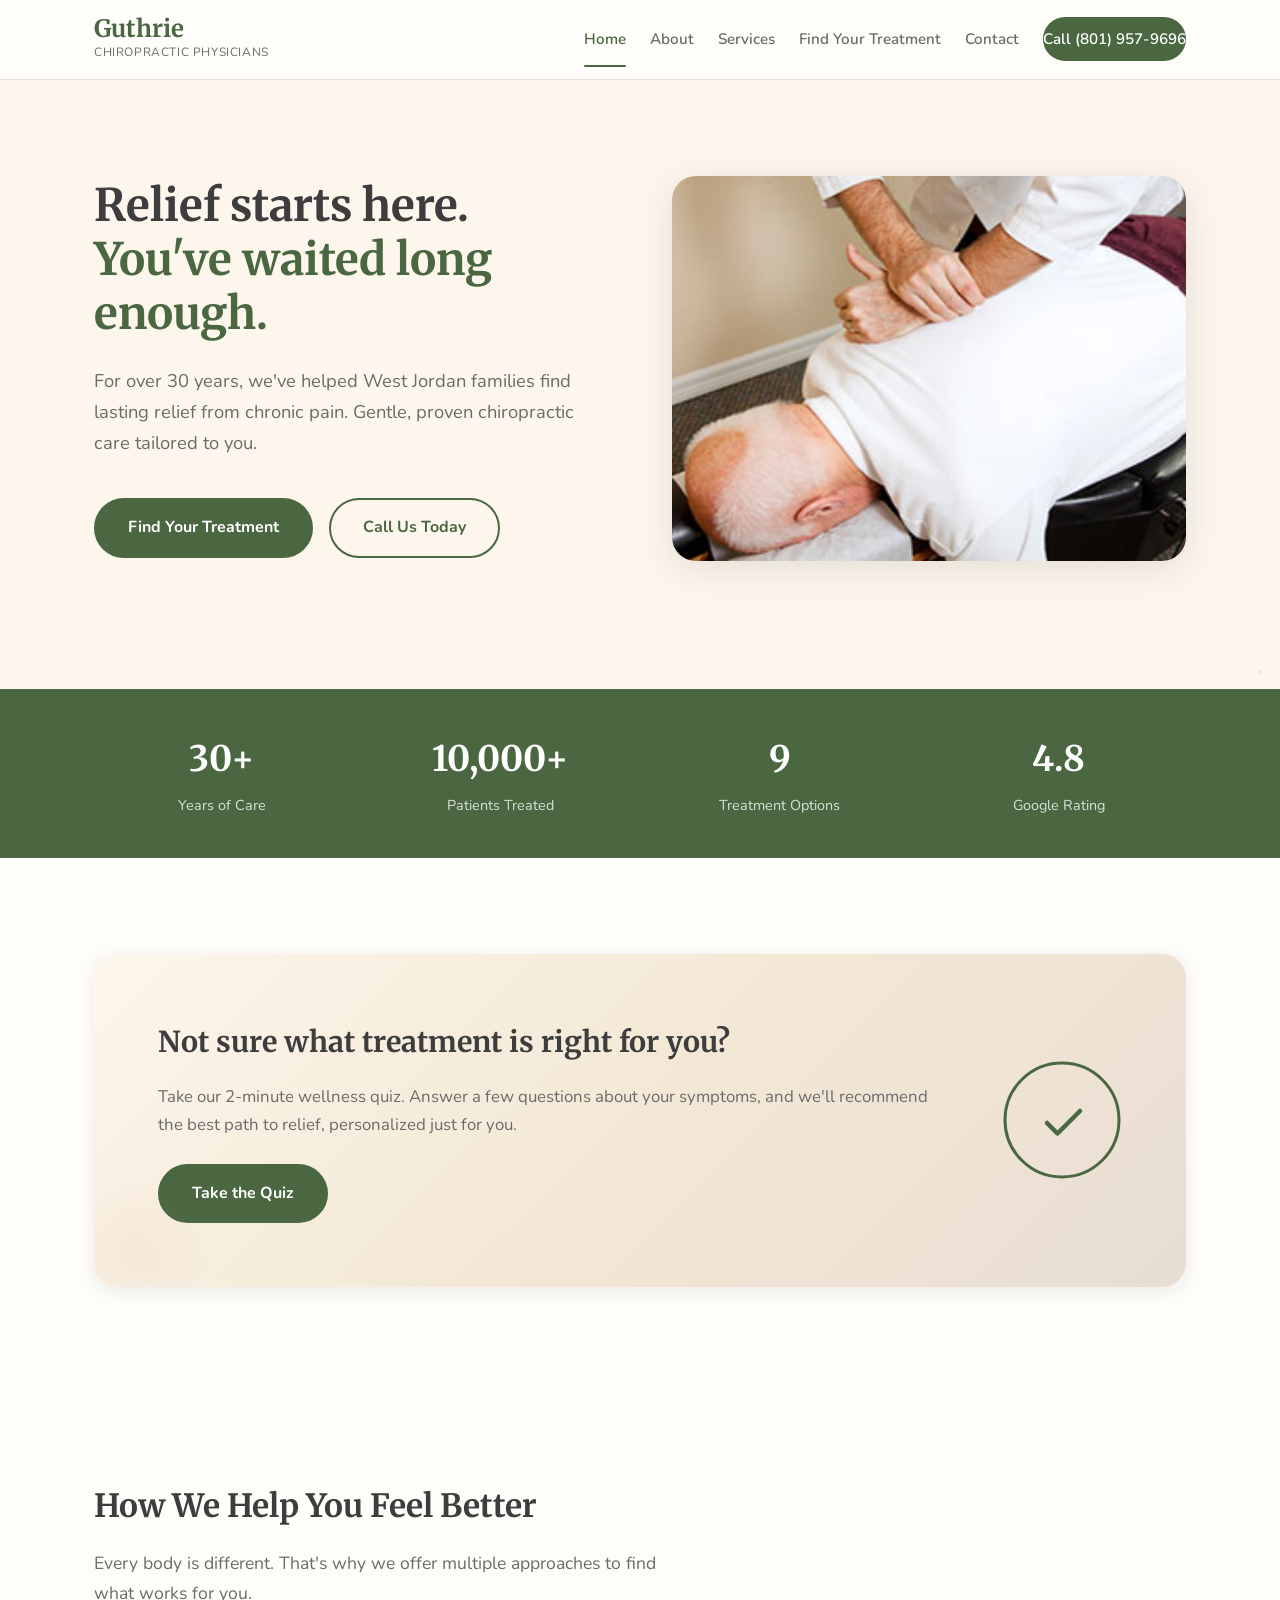
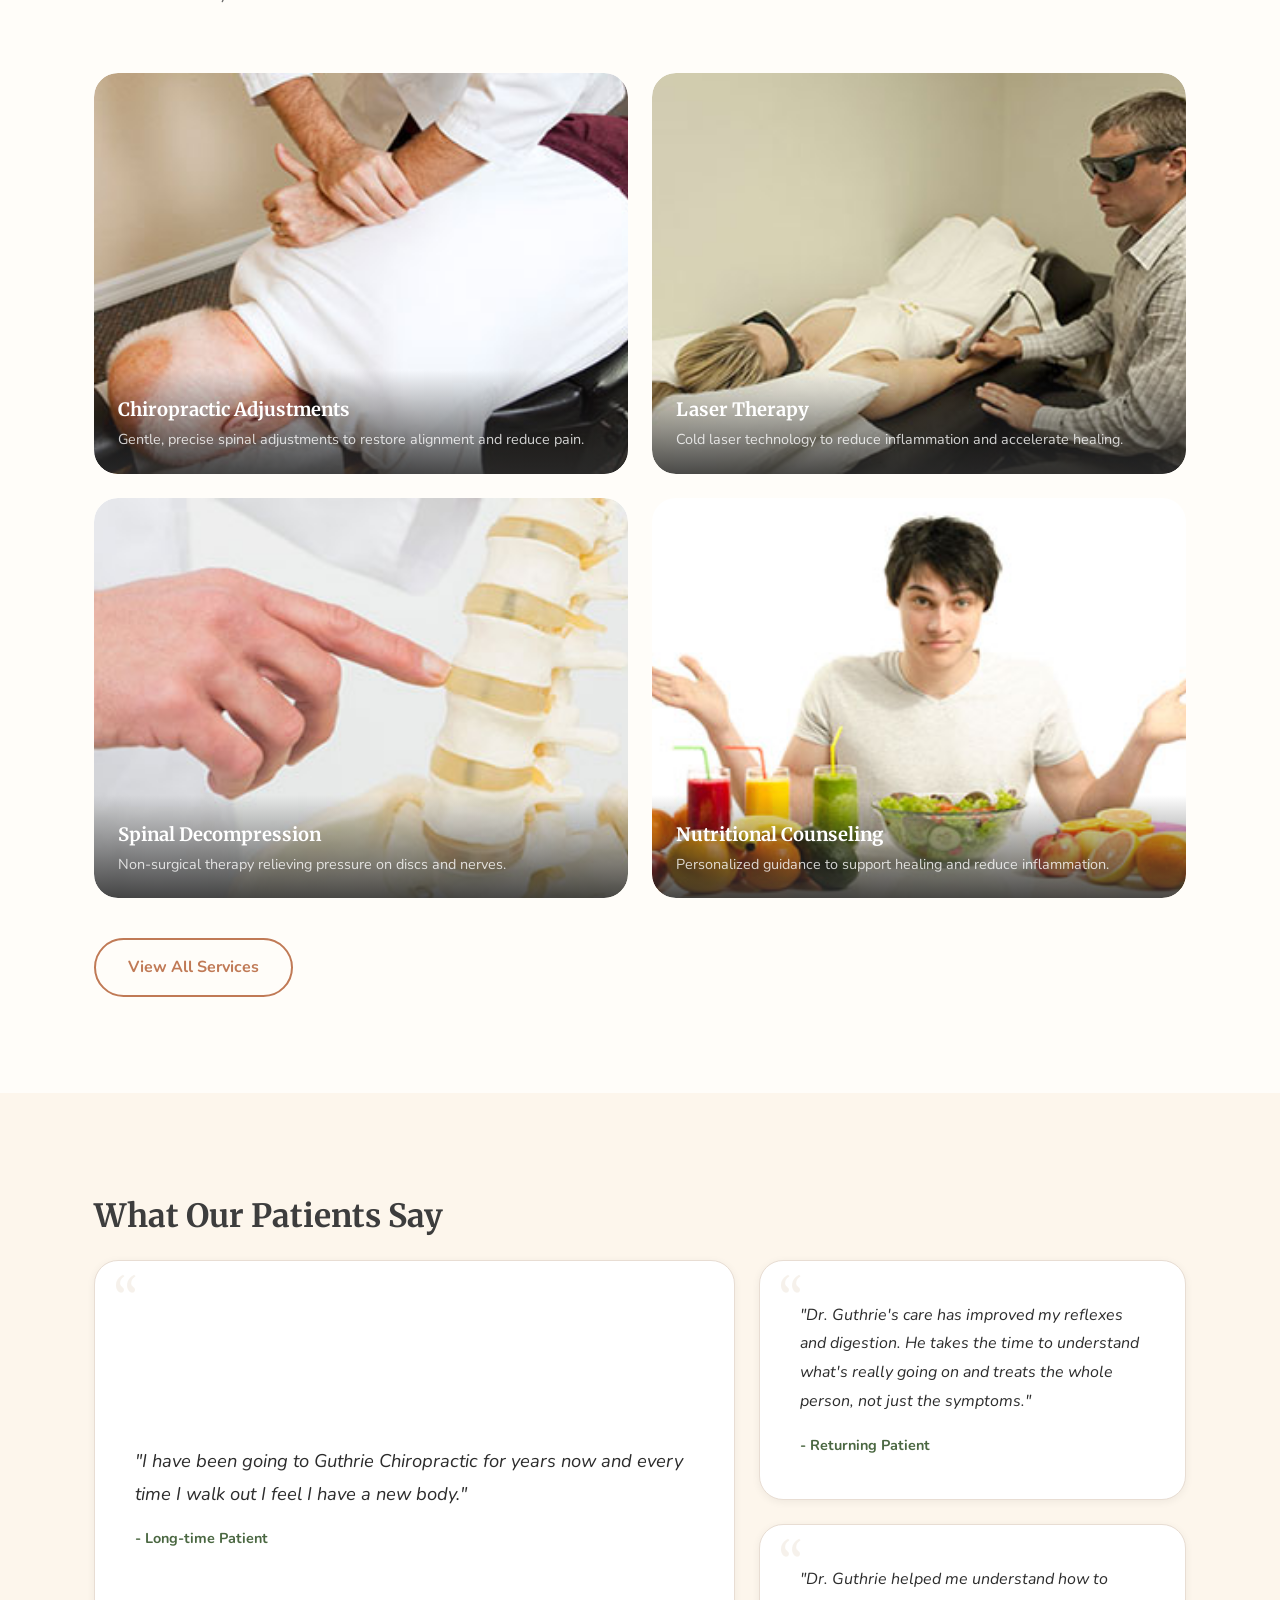
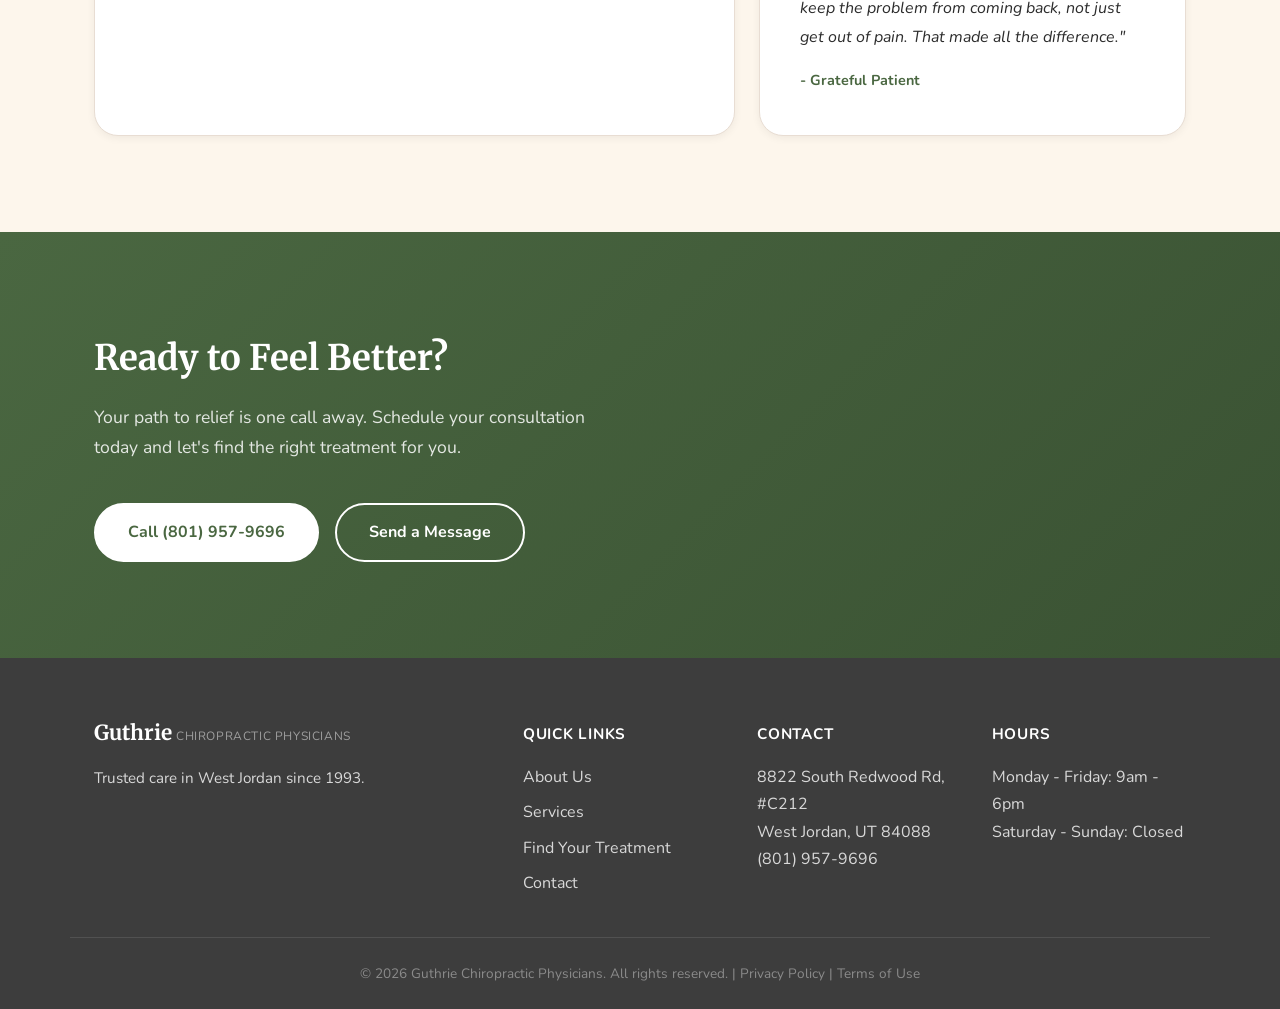
==== commit dd1784d0: "Add privacy policy, terms of use, and medical disclaimer - Privacy policy covering data collection, " ====
--- a/index.html
+++ b/index.html
@@ -306,7 +306,7 @@
       </div>
     </div>
     <div class="footer-bottom container">
-      <p>&copy; 2026 Guthrie Chiropractic Physicians. All rights reserved.</p>
+      <p>&copy; 2026 Guthrie Chiropractic Physicians. All rights reserved. | <a href="privacy.html">Privacy Policy</a> | <a href="terms.html">Terms of Use</a></p>
     </div>
   </footer>
 
--- a/styles.css
+++ b/styles.css
@@ -93,6 +93,7 @@
   font-weight: 700;
   margin-bottom: var(--space-sm);
   color: var(--color-slate);
+  text-wrap: balance;
 }
 
 .section-sub {
@@ -287,6 +288,7 @@
   line-height: 1.2;
   color: var(--color-slate);
   margin-bottom: var(--space-md);
+  text-wrap: balance;
 }
 
 .hero-accent {
@@ -542,7 +544,6 @@
 .cta-section {
   background: linear-gradient(135deg, var(--color-forest) 0%, var(--color-forest-dark) 100%);
   padding: var(--space-2xl) 0;
-  text-align: center;
 }
 
 .cta-content h2 {
@@ -550,19 +551,19 @@
   font-size: 2.2rem;
   color: var(--color-white);
   margin-bottom: var(--space-sm);
+  text-wrap: balance;
 }
 
 .cta-content p {
   color: rgba(255,255,255,0.85);
   font-size: 1.1rem;
   max-width: 500px;
-  margin: 0 auto var(--space-lg);
+  margin-bottom: var(--space-lg);
 }
 
 .cta-actions {
   display: flex;
   gap: var(--space-sm);
-  justify-content: center;
   flex-wrap: wrap;
 }
 
@@ -898,7 +899,8 @@
 .form-group input:focus,
 .form-group textarea:focus,
 .form-group select:focus {
-  outline: none;
+  outline: 2px solid var(--color-forest);
+  outline-offset: -1px;
   border-color: var(--color-forest);
   box-shadow: 0 0 0 3px rgba(74,103,65,0.1);
 }
@@ -1191,7 +1193,8 @@
 }
 
 .email-form input:focus {
-  outline: none;
+  outline: 2px solid var(--color-forest);
+  outline-offset: -1px;
   border-color: var(--color-forest);
 }
 
@@ -1224,6 +1227,65 @@
   width: 100%;
   height: 350px;
   border: none;
+}
+
+/* ===== LEGAL PAGES ===== */
+.legal-section {
+  padding: var(--space-2xl) 0;
+}
+
+.legal-content {
+  max-width: 740px;
+}
+
+.legal-content h2 {
+  font-family: var(--font-heading);
+  font-size: 1.4rem;
+  color: var(--color-slate);
+  margin-top: var(--space-lg);
+  margin-bottom: var(--space-sm);
+}
+
+.legal-content p {
+  color: var(--color-text-light);
+  margin-bottom: var(--space-sm);
+  font-size: 1.05rem;
+  line-height: 1.7;
+}
+
+.legal-content ul {
+  list-style: disc;
+  padding-left: var(--space-md);
+  color: var(--color-text-light);
+  margin-bottom: var(--space-sm);
+}
+
+.legal-content li {
+  margin-bottom: var(--space-xs);
+  line-height: 1.6;
+}
+
+.legal-content a {
+  color: var(--color-forest);
+}
+
+.legal-content a:hover {
+  color: var(--color-forest-dark);
+}
+
+.legal-updated {
+  font-size: 0.9rem;
+  color: var(--color-clay);
+  font-weight: 600;
+  margin-bottom: var(--space-lg);
+}
+
+/* ===== REDUCED MOTION ===== */
+@media (prefers-reduced-motion: reduce) {
+  *, *::before, *::after {
+    animation-duration: 0.01ms !important;
+    transition-duration: 0.01ms !important;
+  }
 }
 
 /* ===== RESPONSIVE ===== */
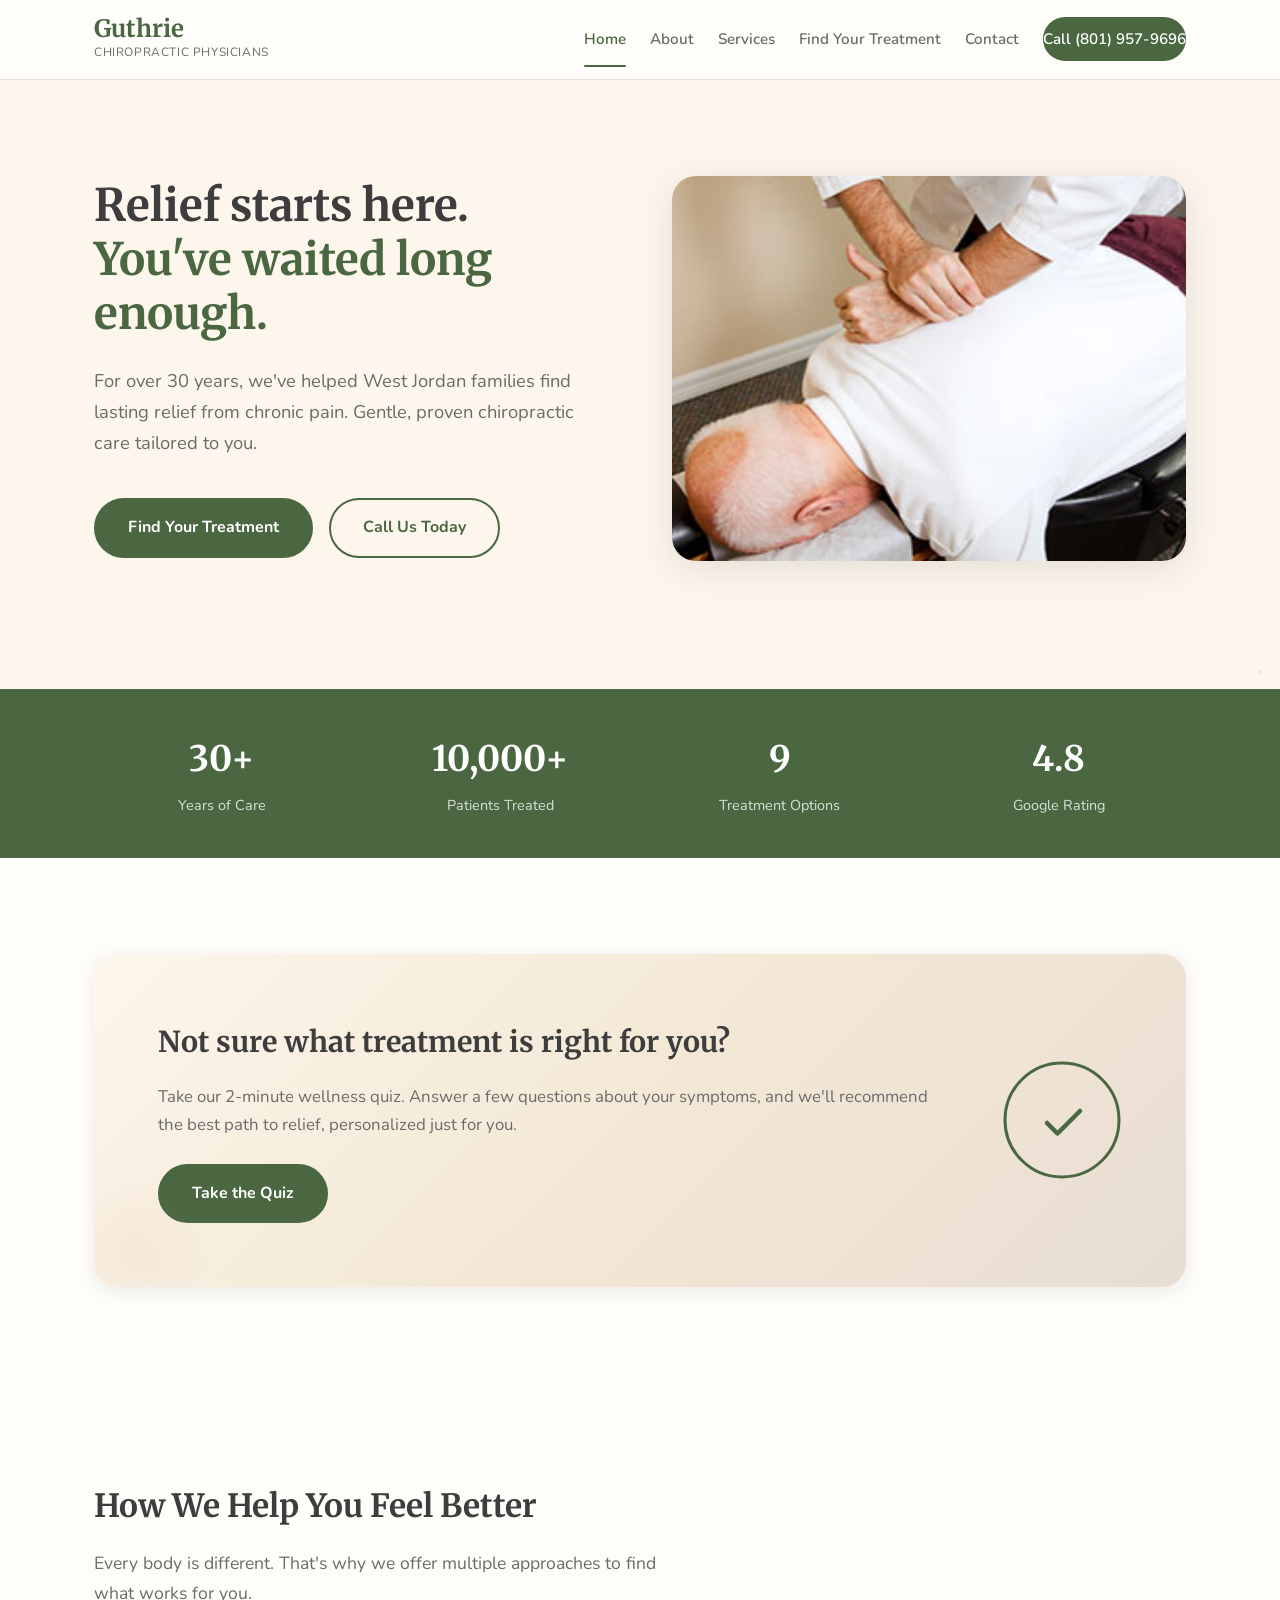
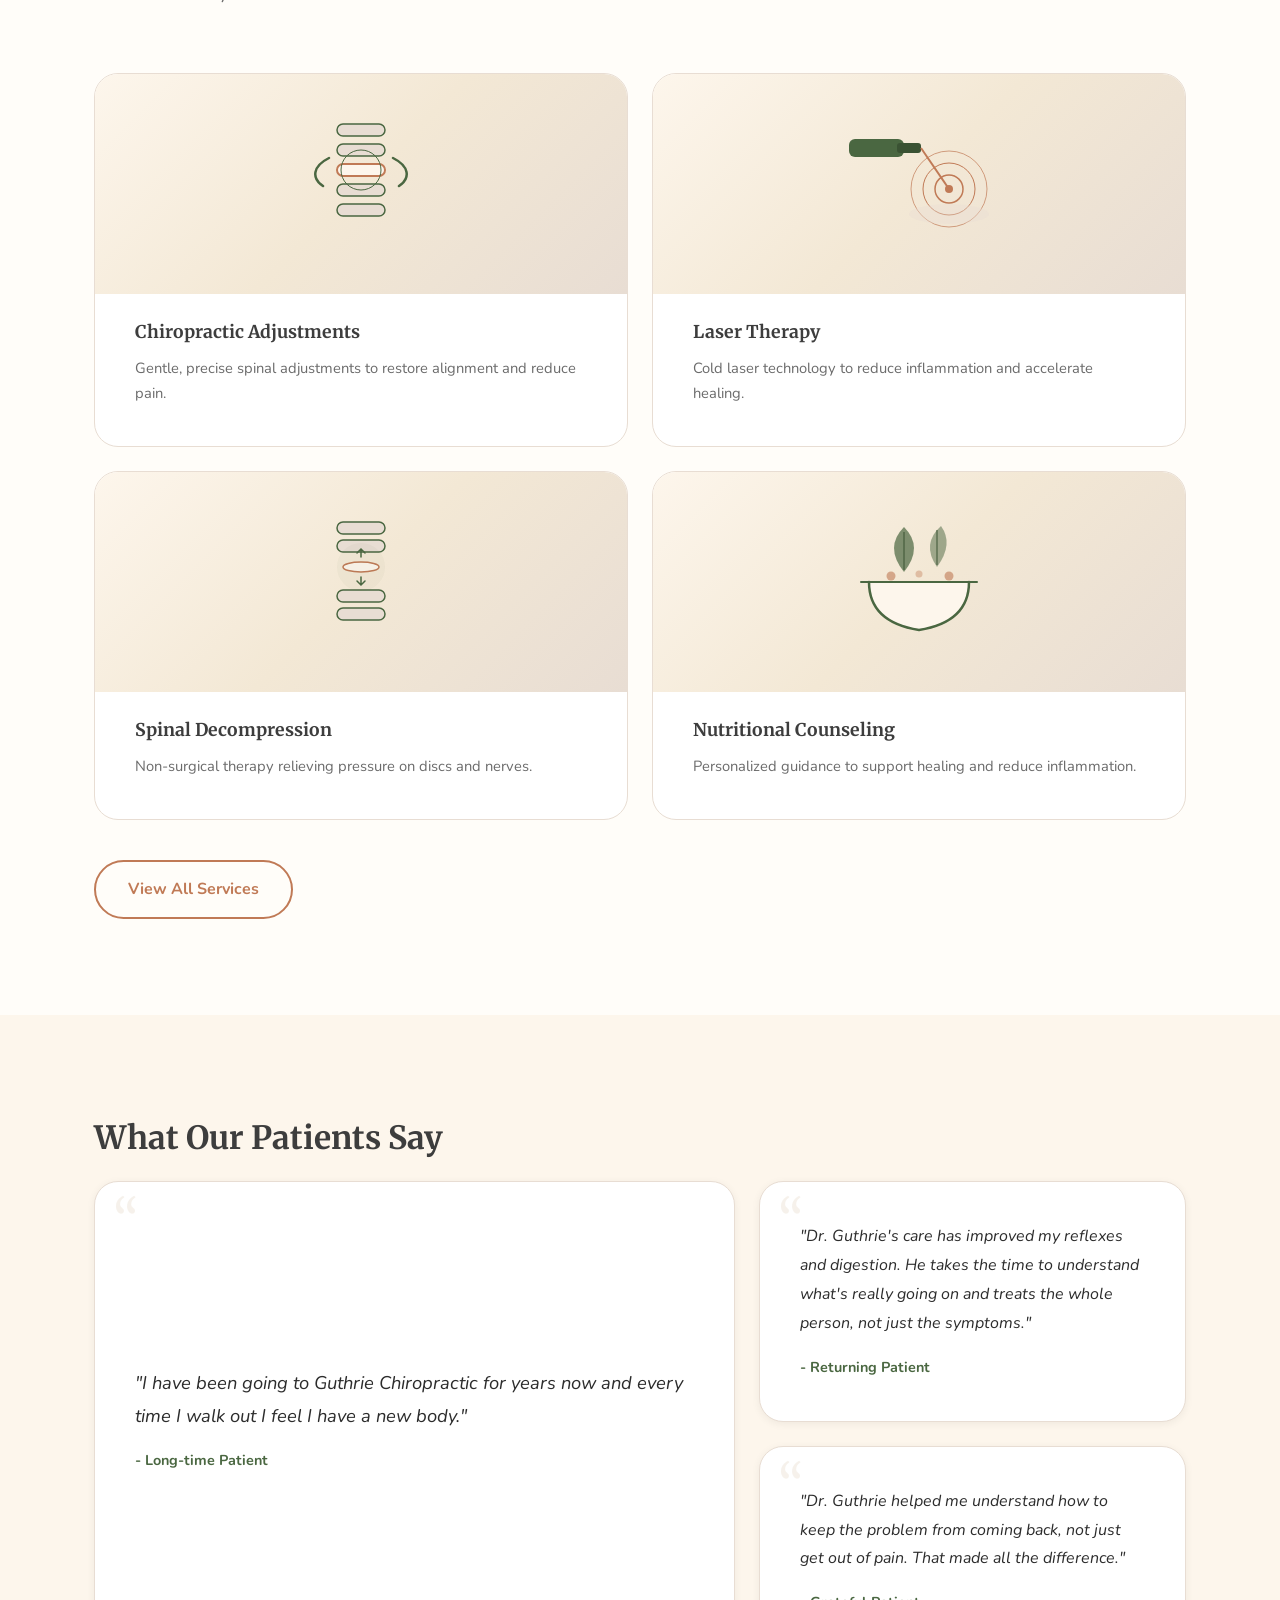
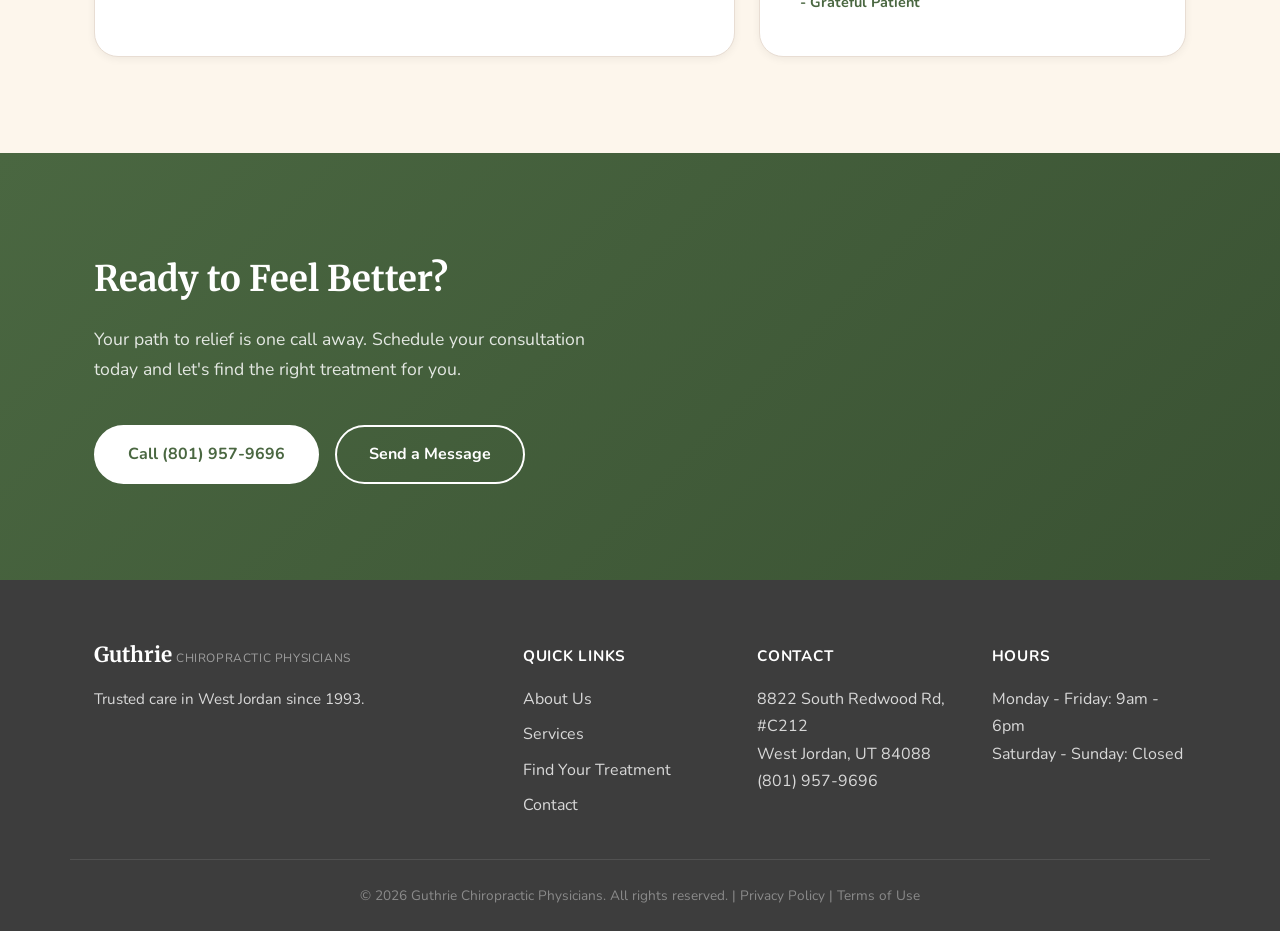
==== commit b3861acb: "Replace service photos with animated CSS/SVG illustrations Each service gets a custom animated illus" ====
--- a/index.html
+++ b/index.html
@@ -210,30 +210,79 @@
       <h2 class="section-title">How We Help You Feel Better</h2>
       <p class="section-sub">Every body is different. That's why we offer multiple approaches to find what works for you.</p>
       <div class="services-grid">
-        <a href="services.html" class="service-card service-card--photo">
-          <img src="images/adjustments.jpg" alt="Chiropractic adjustment" loading="lazy">
-          <div class="service-card__overlay">
+        <a href="services.html" class="service-card service-card--illus">
+          <div class="service-card__illus">
+            <svg viewBox="0 0 200 140" fill="none" xmlns="http://www.w3.org/2000/svg" aria-hidden="true">
+              <rect x="76" y="10" width="48" height="12" rx="6" fill="#E8DDD3" stroke="#4A6741" stroke-width="1.5"/>
+              <rect x="76" y="30" width="48" height="12" rx="6" fill="#E8DDD3" stroke="#4A6741" stroke-width="1.5"/>
+              <rect x="76" y="50" width="48" height="12" rx="6" fill="#FDF6EC" stroke="#C07A56" stroke-width="2" class="svc-shift"/>
+              <rect x="76" y="70" width="48" height="12" rx="6" fill="#E8DDD3" stroke="#4A6741" stroke-width="1.5"/>
+              <rect x="76" y="90" width="48" height="12" rx="6" fill="#E8DDD3" stroke="#4A6741" stroke-width="1.5"/>
+              <path d="M68 44 C52 52 50 64 62 72" stroke="#4A6741" stroke-width="2.5" stroke-linecap="round" fill="none"/>
+              <path d="M132 44 C148 52 150 64 138 72" stroke="#4A6741" stroke-width="2.5" stroke-linecap="round" fill="none"/>
+              <circle cx="100" cy="56" r="20" stroke="#4A6741" stroke-width="1" fill="none" class="svc-ring"/>
+            </svg>
+          </div>
+          <div class="service-card__text">
             <h3>Chiropractic Adjustments</h3>
             <p>Gentle, precise spinal adjustments to restore alignment and reduce pain.</p>
           </div>
         </a>
-        <a href="services.html" class="service-card service-card--photo">
-          <img src="images/laser.jpg" alt="Laser therapy treatment" loading="lazy">
-          <div class="service-card__overlay">
+        <a href="services.html" class="service-card service-card--illus">
+          <div class="service-card__illus">
+            <svg viewBox="0 0 200 140" fill="none" xmlns="http://www.w3.org/2000/svg" aria-hidden="true">
+              <rect x="30" y="25" width="55" height="18" rx="6" fill="#4A6741"/>
+              <rect x="78" y="29" width="24" height="10" rx="3" fill="#3A5233"/>
+              <line x1="102" y1="34" x2="130" y2="75" stroke="#C07A56" stroke-width="2" class="svc-beam"/>
+              <circle cx="130" cy="75" r="4" fill="#C07A56"/>
+              <circle cx="130" cy="75" r="14" stroke="#C07A56" stroke-width="1.5" fill="none" class="svc-ring1"/>
+              <circle cx="130" cy="75" r="26" stroke="#C07A56" stroke-width="1" fill="none" class="svc-ring2"/>
+              <circle cx="130" cy="75" r="38" stroke="#C07A56" stroke-width="0.7" fill="none" class="svc-ring3"/>
+              <ellipse cx="130" cy="100" rx="40" ry="10" fill="#E8DDD3" opacity="0.4"/>
+            </svg>
+          </div>
+          <div class="service-card__text">
             <h3>Laser Therapy</h3>
             <p>Cold laser technology to reduce inflammation and accelerate healing.</p>
           </div>
         </a>
-        <a href="services.html" class="service-card service-card--photo">
-          <img src="images/spinal-decompression.jpg" alt="Spinal decompression" loading="lazy">
-          <div class="service-card__overlay">
+        <a href="services.html" class="service-card service-card--illus">
+          <div class="service-card__illus">
+            <svg viewBox="0 0 200 140" fill="none" xmlns="http://www.w3.org/2000/svg" aria-hidden="true">
+              <g class="svc-up">
+                <rect x="76" y="10" width="48" height="12" rx="6" fill="#E8DDD3" stroke="#4A6741" stroke-width="1.5"/>
+                <rect x="76" y="28" width="48" height="12" rx="6" fill="#E8DDD3" stroke="#4A6741" stroke-width="1.5"/>
+              </g>
+              <ellipse cx="100" cy="55" rx="18" ry="5" fill="#FDF6EC" stroke="#C07A56" stroke-width="1.5" class="svc-disc"/>
+              <path d="M100 45 L100 38 M96 41 L100 37 L104 41" stroke="#4A6741" stroke-width="1.5" stroke-linecap="round"/>
+              <path d="M100 65 L100 72 M96 69 L100 73 L104 69" stroke="#4A6741" stroke-width="1.5" stroke-linecap="round"/>
+              <g class="svc-down">
+                <rect x="76" y="78" width="48" height="12" rx="6" fill="#E8DDD3" stroke="#4A6741" stroke-width="1.5"/>
+                <rect x="76" y="96" width="48" height="12" rx="6" fill="#E8DDD3" stroke="#4A6741" stroke-width="1.5"/>
+              </g>
+              <circle cx="100" cy="55" r="24" fill="#4A6741" opacity="0.04" class="svc-glow"/>
+            </svg>
+          </div>
+          <div class="service-card__text">
             <h3>Spinal Decompression</h3>
             <p>Non-surgical therapy relieving pressure on discs and nerves.</p>
           </div>
         </a>
-        <a href="services.html" class="service-card service-card--photo">
-          <img src="images/nutrition.jpg" alt="Nutritional counseling" loading="lazy">
-          <div class="service-card__overlay">
+        <a href="services.html" class="service-card service-card--illus">
+          <div class="service-card__illus">
+            <svg viewBox="0 0 200 140" fill="none" xmlns="http://www.w3.org/2000/svg" aria-hidden="true">
+              <path d="M50 70 Q50 110 100 118 Q150 110 150 70" stroke="#4A6741" stroke-width="2.5" fill="#FDF6EC" stroke-linecap="round"/>
+              <line x1="42" y1="70" x2="158" y2="70" stroke="#4A6741" stroke-width="2" stroke-linecap="round"/>
+              <path d="M85 60 Q65 35 85 15 Q105 35 85 60 Z" fill="#4A6741" opacity="0.7" class="svc-leaf1"/>
+              <line x1="85" y1="58" x2="85" y2="20" stroke="#3A5233" stroke-width="1"/>
+              <path d="M118 55 Q135 32 122 14 Q102 32 118 55 Z" fill="#4A6741" opacity="0.5" class="svc-leaf2"/>
+              <line x1="118" y1="53" x2="118" y2="18" stroke="#3A5233" stroke-width="1"/>
+              <circle cx="72" cy="64" r="4.5" fill="#C07A56" opacity="0.6"/>
+              <circle cx="100" cy="62" r="3.5" fill="#C07A56" opacity="0.4"/>
+              <circle cx="130" cy="64" r="4.5" fill="#C07A56" opacity="0.6"/>
+            </svg>
+          </div>
+          <div class="service-card__text">
             <h3>Nutritional Counseling</h3>
             <p>Personalized guidance to support healing and reduce inflammation.</p>
           </div>
--- a/styles.css
+++ b/styles.css
@@ -1229,6 +1229,161 @@
   border: none;
 }
 
+/* ===== SERVICE ILLUSTRATIONS ===== */
+.service-card--illus {
+  display: flex;
+  flex-direction: column;
+  text-decoration: none;
+  padding: 0;
+  cursor: pointer;
+}
+
+.service-card__illus {
+  background: var(--gradient-warm);
+  padding: var(--space-lg) var(--space-md);
+  display: flex;
+  align-items: center;
+  justify-content: center;
+}
+
+.service-card__illus svg {
+  width: 100%;
+  height: auto;
+  max-height: 140px;
+  transition: transform 0.5s ease;
+}
+
+.service-card--illus:hover .service-card__illus svg {
+  transform: scale(1.05);
+}
+
+.service-card__text {
+  padding: var(--space-md) var(--space-lg) var(--space-lg);
+}
+
+.service-card--illus h3 {
+  font-family: var(--font-heading);
+  font-size: 1.1rem;
+  color: var(--color-slate);
+  margin-bottom: var(--space-xs);
+}
+
+.service-card--illus p {
+  color: var(--color-text-light);
+  font-size: 0.92rem;
+}
+
+.service-illustration {
+  background: var(--gradient-warm);
+  display: flex;
+  align-items: center;
+  justify-content: center;
+  padding: var(--space-lg);
+}
+
+.service-illustration svg {
+  width: 100%;
+  height: auto;
+  max-height: 200px;
+  transition: transform 0.5s ease;
+}
+
+.service-detail:hover .service-illustration svg {
+  transform: scale(1.05);
+}
+
+/* Illustration animation setup */
+.service-illustration svg *,
+.service-card__illus svg * {
+  transform-box: fill-box;
+  transform-origin: center;
+}
+
+@keyframes svc-align {
+  0%, 30% { transform: translateX(8px); }
+  50%, 100% { transform: translateX(0); }
+}
+
+@keyframes svc-ring {
+  0%, 30% { opacity: 0; transform: scale(0.6); }
+  40% { opacity: 0.4; }
+  100% { opacity: 0; transform: scale(1.4); }
+}
+
+@keyframes svc-scan {
+  0% { transform: translateY(-30px); opacity: 0; }
+  15% { opacity: 0.8; }
+  85% { opacity: 0.8; }
+  100% { transform: translateY(60px); opacity: 0; }
+}
+
+@keyframes svc-wave {
+  0% { opacity: 0.6; transform: scale(0.7); }
+  100% { opacity: 0; transform: scale(1.4); }
+}
+
+@keyframes svc-breathe-up {
+  0%, 100% { transform: translateY(0); }
+  50% { transform: translateY(-5px); }
+}
+
+@keyframes svc-breathe-down {
+  0%, 100% { transform: translateY(0); }
+  50% { transform: translateY(5px); }
+}
+
+@keyframes svc-zap {
+  0%, 40% { opacity: 1; }
+  50% { opacity: 0.15; }
+  60%, 100% { opacity: 1; }
+}
+
+@keyframes svc-sway {
+  0%, 100% { transform: rotate(-3deg); }
+  50% { transform: rotate(3deg); }
+}
+
+@keyframes svc-float {
+  0%, 100% { transform: translateY(0); opacity: 0.4; }
+  50% { transform: translateY(-8px); opacity: 0.7; }
+}
+
+@keyframes svc-drop {
+  0%, 55% { transform: rotate(0deg); }
+  65% { transform: rotate(5deg); }
+  80% { transform: rotate(3deg); }
+  100% { transform: rotate(0deg); }
+}
+
+@keyframes svc-flora {
+  0%, 100% { transform: scale(1); opacity: 0.5; }
+  50% { transform: scale(1.4); opacity: 0.8; }
+}
+
+.svc-shift { animation: svc-align 3.5s ease-in-out infinite; }
+.svc-ring { animation: svc-ring 2.5s ease-out infinite; }
+.svc-scanline { animation: svc-scan 3s ease-in-out infinite; }
+.svc-beam { animation: svc-float 2.5s ease-in-out infinite; }
+.svc-ring1 { animation: svc-wave 2.5s ease-out infinite; }
+.svc-ring2 { animation: svc-wave 2.5s ease-out 0.4s infinite; }
+.svc-ring3 { animation: svc-wave 2.5s ease-out 0.8s infinite; }
+.svc-up { animation: svc-breathe-up 4s ease-in-out infinite; }
+.svc-down { animation: svc-breathe-down 4s ease-in-out infinite; }
+.svc-disc { animation: svc-breathe-up 4s ease-in-out infinite; }
+.svc-glow { animation: svc-ring 4s ease-out infinite; }
+.svc-flex { animation: svc-sway 5s ease-in-out infinite; }
+.svc-arc1 { animation: svc-float 2.5s ease-in-out infinite; }
+.svc-arc2 { animation: svc-float 2.5s ease-in-out 0.4s infinite; }
+.svc-drop-part { animation: svc-drop 4s ease-in-out infinite; transform-origin: 0% 50%; }
+.svc-drop-arrow { animation: svc-float 2s ease-in-out infinite; }
+.svc-zap1 { animation: svc-zap 1.8s ease-in-out infinite; }
+.svc-zap2 { animation: svc-zap 1.8s ease-in-out 0.3s infinite; }
+.svc-leaf1 { animation: svc-sway 3.5s ease-in-out infinite; transform-origin: 50% 100%; }
+.svc-leaf2 { animation: svc-sway 4s ease-in-out 0.5s infinite; transform-origin: 50% 100%; }
+.svc-flora1, .svc-flora3, .svc-flora5 { animation: svc-flora 3s ease-in-out infinite; }
+.svc-flora2, .svc-flora4, .svc-flora6 { animation: svc-flora 3s ease-in-out 1s infinite; }
+.svc-shield { animation: svc-ring 5s ease-in-out infinite; }
+
 /* ===== LEGAL PAGES ===== */
 .legal-section {
   padding: var(--space-2xl) 0;
